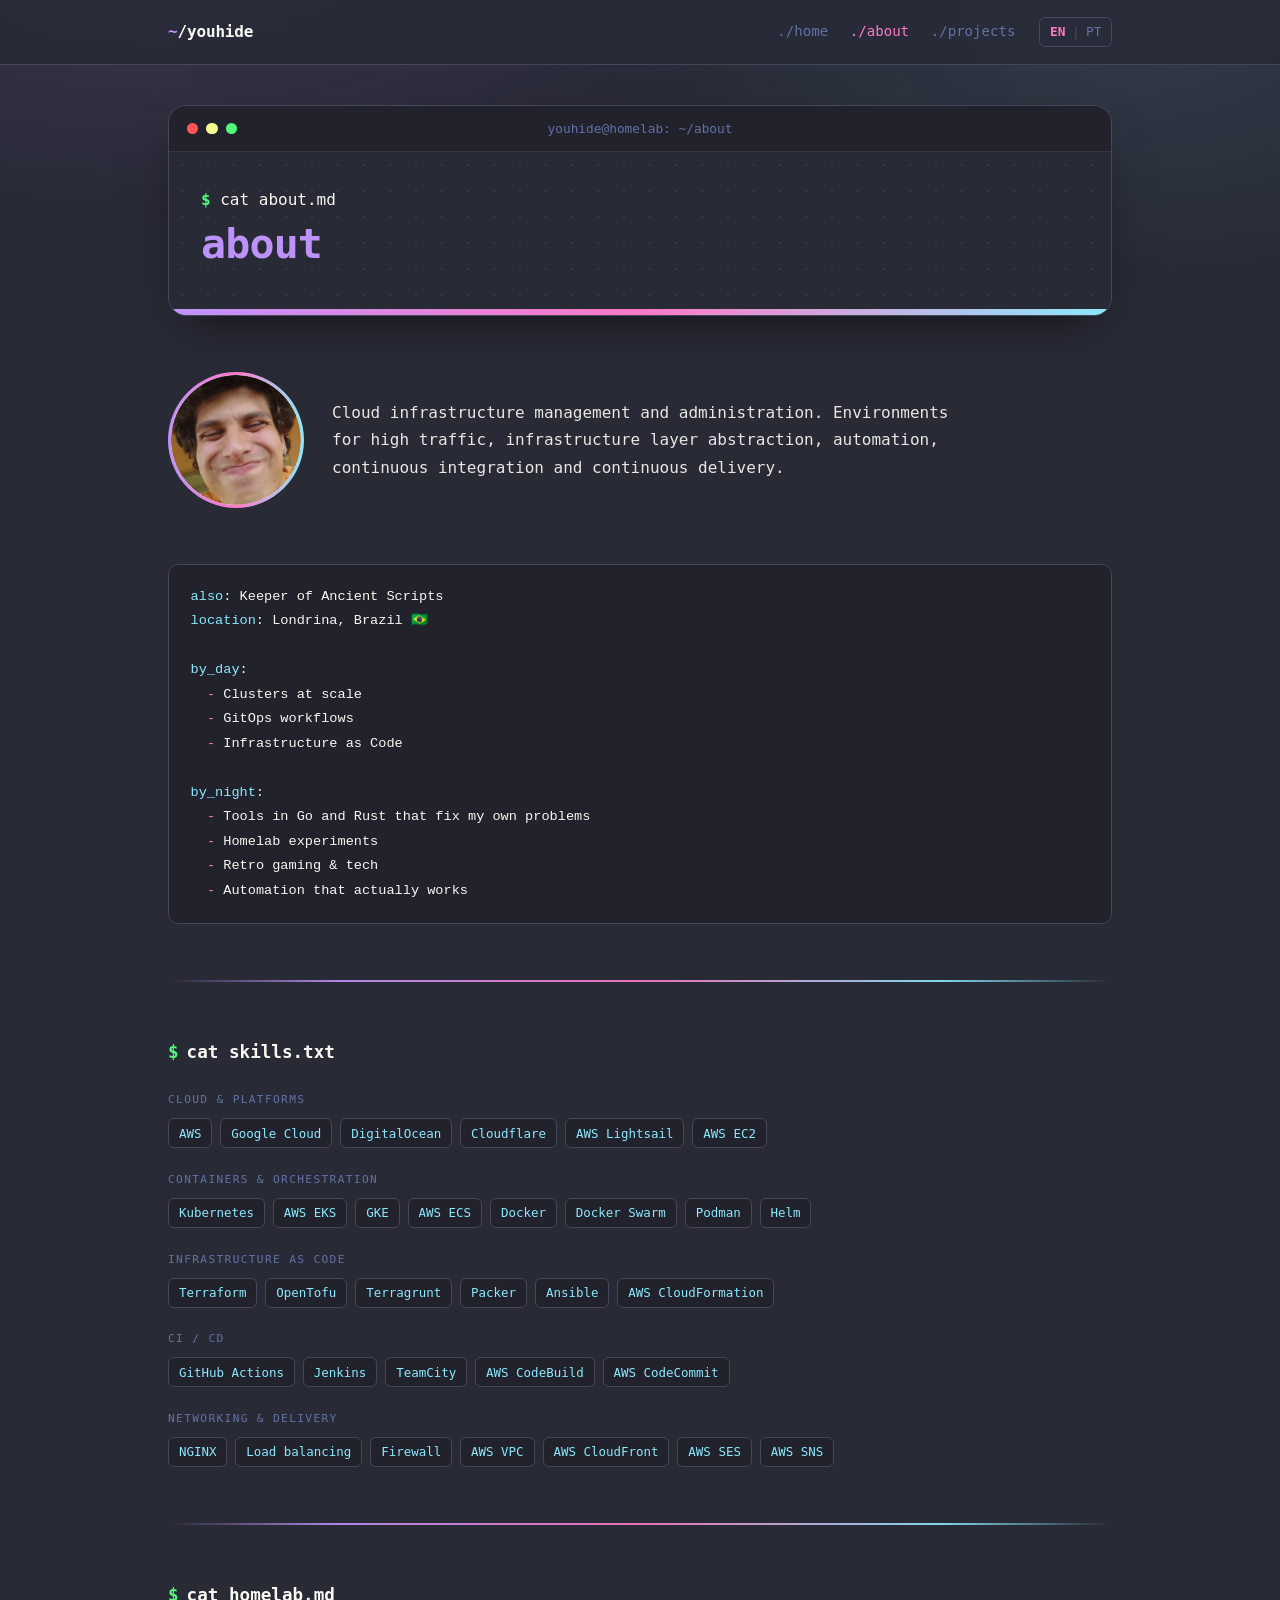
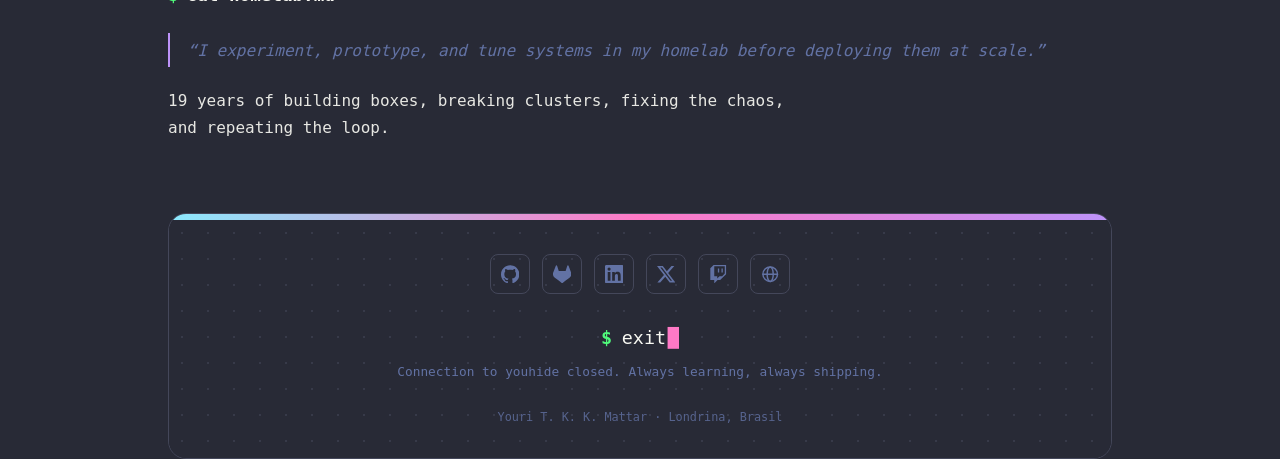
==== site/about/index.html @ 721d084a "Remove Hugo, rebuild as static HTML on GitHub Pages The site was a Hugo build with the hugo-coder th" ====
<!doctype html>
<html lang="en" data-lang="en">
<head>
<meta charset="utf-8">
<meta name="viewport" content="width=device-width, initial-scale=1">
<title>about — youHide</title>
<meta name="description" content="Youri Mattar — cloud infrastructure management and administration, high traffic environments, automation, CI/CD. Londrina, Brazil.">
<meta name="author" content="Youri T. K. K. Mattar">
<meta name="theme-color" content="#282a36">
<link rel="canonical" href="https://youhide.com.br/about/">

<meta property="og:type" content="profile">
<meta property="og:title" content="about — youHide">
<meta property="og:description" content="Cloud infrastructure at scale. Homelabbing since 2007.">
<meta property="og:url" content="https://youhide.com.br/about/">
<meta property="og:image" content="https://youhide.com.br/img/og.png">
<meta name="twitter:card" content="summary_large_image">
<meta name="twitter:site" content="@_hideout">

<link rel="icon" href="../favicon.svg" type="image/svg+xml">
<link rel="icon" href="../favicon-32x32.png" sizes="32x32" type="image/png">
<link rel="apple-touch-icon" href="../apple-touch-icon.png">
<link rel="manifest" href="../site.webmanifest">
<link rel="stylesheet" href="../css/style.css">
<script src="../js/main.js"></script>
</head>
<body>

<a class="skip" href="#main"><span lang="en">Skip to content</span><span lang="pt-BR">Pular para o conteúdo</span></a>

<header class="nav">
  <div class="wrap nav__inner">
    <a class="nav__brand" href="../"><span>~</span>/youhide</a>
    <nav class="nav__links" aria-label="Main">
      <a href="../">./home</a>
      <a href="./" aria-current="page">./about</a>
      <a href="../projects/">./projects</a>
    </nav>
    <button class="lang" id="lang-toggle" type="button" aria-label="Mudar para português">
      <span class="lang__opt" data-lang-opt="en">EN</span>
      <span class="lang__sep">|</span>
      <span class="lang__opt" data-lang-opt="pt-BR">PT</span>
    </button>
  </div>
</header>

<main id="main">
  <div class="wrap">

    <section class="term" aria-labelledby="page-title">
      <div class="term__bar">
        <span class="dot dot--red"></span>
        <span class="dot dot--yellow"></span>
        <span class="dot dot--green"></span>
        <span class="term__path">youhide@homelab: ~/about</span>
      </div>
      <div class="term__body">
        <div class="term__main">
          <p class="prompt"><span class="prompt__sign">$</span>cat about.md</p>
          <h1 class="page__title" id="page-title">about</h1>
        </div>
      </div>
      <div class="term__accent"></div>
    </section>

    <section class="section">
      <div class="about__head">
        <div class="avatar">
          <img src="../img/avatar.jpg" alt="Youri Mattar" width="400" height="400">
        </div>
        <div class="prose about__bio">
          <p lang="en">Cloud infrastructure management and administration. Environments for high
            traffic, infrastructure layer abstraction, automation, continuous integration and
            continuous delivery.</p>
          <p lang="pt-BR">Gestão e administração de infraestrutura em nuvem. Ambientes para alto
            tráfego, abstração da camada de infraestrutura, automação, integração contínua e
            entrega contínua.</p>
        </div>
      </div>
    </section>

    <section class="section">
<pre class="code" lang="en"><span class="k">also</span>: <span class="v">Keeper of Ancient Scripts</span>
<span class="k">location</span>: <span class="v">Londrina, Brazil</span> 🇧🇷

<span class="k">by_day</span>:
  <span class="d">-</span> <span class="v">Clusters at scale</span>
  <span class="d">-</span> <span class="v">GitOps workflows</span>
  <span class="d">-</span> <span class="v">Infrastructure as Code</span>

<span class="k">by_night</span>:
  <span class="d">-</span> <span class="v">Tools in Go and Rust that fix my own problems</span>
  <span class="d">-</span> <span class="v">Homelab experiments</span>
  <span class="d">-</span> <span class="v">Retro gaming &amp; tech</span>
  <span class="d">-</span> <span class="v">Automation that actually works</span></pre>
<pre class="code" lang="pt-BR"><span class="k">também</span>: <span class="v">Guardião de Scripts Ancestrais</span>
<span class="k">local</span>: <span class="v">Londrina, Brasil</span> 🇧🇷

<span class="k">de_dia</span>:
  <span class="d">-</span> <span class="v">Clusters em escala</span>
  <span class="d">-</span> <span class="v">Workflows GitOps</span>
  <span class="d">-</span> <span class="v">Infraestrutura como código</span>

<span class="k">de_noite</span>:
  <span class="d">-</span> <span class="v">Ferramentas em Go e Rust que resolvem meus próprios problemas</span>
  <span class="d">-</span> <span class="v">Experimentos no homelab</span>
  <span class="d">-</span> <span class="v">Retro gaming &amp; tecnologia</span>
  <span class="d">-</span> <span class="v">Automação que realmente funciona</span></pre>
    </section>

    <hr class="rule">

    <section class="section">
      <h2 class="section__title"><span class="sig">$</span>cat skills.txt</h2>

      <div class="stack">
        <span class="stack__label" lang="en">Cloud &amp; platforms</span>
        <span class="stack__label" lang="pt-BR">Cloud &amp; plataformas</span>
        <ul class="chips">
          <li>AWS</li><li>Google Cloud</li><li>DigitalOcean</li>
          <li>Cloudflare</li><li>AWS Lightsail</li><li>AWS EC2</li>
        </ul>
      </div>

      <div class="stack">
        <span class="stack__label" lang="en">Containers &amp; orchestration</span>
        <span class="stack__label" lang="pt-BR">Containers &amp; orquestração</span>
        <ul class="chips">
          <li>Kubernetes</li><li>AWS EKS</li><li>GKE</li><li>AWS ECS</li>
          <li>Docker</li><li>Docker Swarm</li><li>Podman</li><li>Helm</li>
        </ul>
      </div>

      <div class="stack">
        <span class="stack__label" lang="en">Infrastructure as code</span>
        <span class="stack__label" lang="pt-BR">Infraestrutura como código</span>
        <ul class="chips">
          <li>Terraform</li><li>OpenTofu</li><li>Terragrunt</li>
          <li>Packer</li><li>Ansible</li><li>AWS CloudFormation</li>
        </ul>
      </div>

      <div class="stack">
        <span class="stack__label" lang="en">CI / CD</span>
        <span class="stack__label" lang="pt-BR">CI / CD</span>
        <ul class="chips">
          <li>GitHub Actions</li><li>Jenkins</li><li>TeamCity</li>
          <li>AWS CodeBuild</li><li>AWS CodeCommit</li>
        </ul>
      </div>

      <div class="stack">
        <span class="stack__label" lang="en">Networking &amp; delivery</span>
        <span class="stack__label" lang="pt-BR">Rede &amp; entrega</span>
        <ul class="chips">
          <li>NGINX</li><li>Load balancing</li><li>Firewall</li>
          <li>AWS VPC</li><li>AWS CloudFront</li><li>AWS SES</li><li>AWS SNS</li>
        </ul>
      </div>
    </section>

    <hr class="rule">

    <section class="section">
      <h2 class="section__title"><span class="sig">$</span>cat homelab.md</h2>
      <p class="callout" lang="en">“I experiment, prototype, and tune systems in my homelab before
        deploying them at scale.”</p>
      <p class="callout" lang="pt-BR">“Eu experimento, prototipo e ajusto sistemas no meu homelab
        antes de colocá-los em escala.”</p>
      <div class="prose more">
        <p lang="en">19 years of building boxes, breaking clusters, fixing the chaos, and repeating
          the loop.</p>
        <p lang="pt-BR">19 anos montando máquinas, quebrando clusters, consertando o caos e
          repetindo o ciclo.</p>
      </div>
    </section>

  </div>
</main>

<footer class="footer">
  <div class="wrap">
    <div class="footer__card">
      <div class="footer__accent"></div>
      <div class="footer__body">
        <ul class="social">
          <li><a href="https://github.com/youhide" aria-label="GitHub"><svg viewBox="0 0 24 24" aria-hidden="true"><path d="M12 .297c-6.63 0-12 5.373-12 12 0 5.303 3.438 9.8 8.205 11.385.6.113.82-.258.82-.577 0-.285-.01-1.04-.015-2.04-3.338.724-4.042-1.61-4.042-1.61C4.422 18.07 3.633 17.7 3.633 17.7c-1.087-.744.084-.729.084-.729 1.205.084 1.838 1.236 1.838 1.236 1.07 1.835 2.809 1.305 3.495.998.108-.776.417-1.305.76-1.605-2.665-.3-5.466-1.332-5.466-5.93 0-1.31.465-2.38 1.235-3.22-.135-.303-.54-1.523.105-3.176 0 0 1.005-.322 3.3 1.23.96-.267 1.98-.399 3-.405 1.02.006 2.04.138 3 .405 2.28-1.552 3.285-1.23 3.285-1.23.645 1.653.24 2.873.12 3.176.765.84 1.23 1.91 1.23 3.22 0 4.61-2.805 5.625-5.475 5.92.42.36.81 1.096.81 2.22 0 1.606-.015 2.896-.015 3.286 0 .315.21.69.825.57C20.565 22.092 24 17.592 24 12.297c0-6.627-5.373-12-12-12"/></svg></a></li>
          <li><a href="https://gitlab.com/youri" aria-label="GitLab"><svg viewBox="0 0 24 24" aria-hidden="true"><path d="m23.6 9.6-.03-.086L20.3.9a.851.851 0 0 0-.336-.405.876.876 0 0 0-1 .054.876.876 0 0 0-.29.44l-2.207 6.752H7.535L5.327.99a.858.858 0 0 0-.29-.441.876.876 0 0 0-1-.054.859.859 0 0 0-.336.405L.427 9.51l-.031.085a6.055 6.055 0 0 0 2.008 6.997l.01.009.03.022 4.964 3.72 2.456 1.86 1.496 1.13a1.01 1.01 0 0 0 1.22 0l1.496-1.13 2.456-1.86 4.994-3.742.013-.01a6.057 6.057 0 0 0 2.06-6.99Z"/></svg></a></li>
          <li><a href="https://linkedin.com/in/yourimattar" aria-label="LinkedIn"><svg viewBox="0 0 24 24" aria-hidden="true"><path d="M20.447 20.452h-3.554v-5.569c0-1.328-.027-3.037-1.852-3.037-1.853 0-2.136 1.445-2.136 2.939v5.667H9.351V9h3.414v1.561h.046c.477-.9 1.637-1.85 3.37-1.85 3.601 0 4.267 2.37 4.267 5.455v6.286zM5.337 7.433a2.062 2.062 0 0 1-2.063-2.065 2.064 2.064 0 1 1 2.063 2.065zm1.782 13.019H3.555V9h3.564v11.452zM22.225 0H1.771C.792 0 0 .774 0 1.729v20.542C0 23.227.792 24 1.771 24h20.451C23.2 24 24 23.227 24 22.271V1.729C24 .774 23.2 0 22.222 0h.003z"/></svg></a></li>
          <li><a href="https://x.com/_hideout" aria-label="X"><svg viewBox="0 0 24 24" aria-hidden="true"><path d="M18.901 1.153h3.68l-8.04 9.19L24 22.846h-7.406l-5.8-7.584-6.638 7.584H.474l8.6-9.83L0 1.154h7.594l5.243 6.932ZM17.61 20.644h2.039L6.486 3.24H4.298Z"/></svg></a></li>
          <li><a href="https://twitch.tv/youhide" aria-label="Twitch"><svg viewBox="0 0 24 24" aria-hidden="true"><path d="M11.571 4.714h1.715v5.143H11.57zm4.715 0H18v5.143h-1.714zM6 0L1.714 4.286v15.428h5.143V24l4.286-4.286h3.428L22.286 12V0zm14.571 11.143l-3.428 3.428h-3.429l-3 3v-3H6.857V1.714h13.714z"/></svg></a></li>
          <li><a href="https://postrite.app" aria-label="PostRite"><svg class="icon--stroke" viewBox="0 0 24 24" aria-hidden="true"><circle cx="12" cy="12" r="9.5"/><ellipse cx="12" cy="12" rx="4" ry="9.5"/><path d="M2.5 12h19"/></svg></a></li>
        </ul>

        <p class="footer__exit"><span class="prompt__sign">$</span>exit<span class="cursor" aria-hidden="true">█</span></p>
        <p class="footer__note">
          <span lang="en">Connection to youhide closed. Always learning, always shipping.</span>
          <span lang="pt-BR">Conexão com youhide encerrada. Sempre aprendendo, sempre entregando.</span>
        </p>
        <p class="footer__meta">Youri T. K. K. Mattar · Londrina, Brasil</p>
      </div>
    </div>
  </div>
</footer>

</body>
</html>
---- site/css/style.css ----
/* ==========================================================================
   youhide.com.br — Dracula terminal
   Palette and geometry derived from github.com/youhide/youhide assets/header.svg
   No external requests: system monospace only, all icons inline SVG.
   ========================================================================== */

/* ---------- tokens ---------- */
:root {
  --bg: #282a36;
  --bg-alt: #21222c;
  --line: #44475a;
  --fg: #f8f8f2;
  --muted: #6272a4;

  --purple: #bd93f9;
  --pink: #ff79c6;
  --cyan: #8be9fd;
  --green: #50fa7b;
  --orange: #ffb86c;
  --yellow: #f1fa8c;
  --red: #ff5555;

  --mono: ui-monospace, SFMono-Regular, "SF Mono", Menlo, Consolas,
          "DejaVu Sans Mono", monospace;

  /* the 6px accent bar at the foot of header.svg */
  --accent: linear-gradient(90deg, var(--purple), var(--pink), var(--cyan));
  /* divider.svg, 1:1 */
  --rule: linear-gradient(90deg, transparent, rgba(189,147,249,.9) 18%,
          rgba(255,121,198,.9) 50%, rgba(139,233,253,.9) 82%, transparent);
  /* <pattern id="dots"> from the SVG */
  --dots: radial-gradient(rgba(68,71,90,.55) 1.2px, transparent 1.3px);

  --wrap: 62rem;
  --radius: 18px;
}

/* ---------- reset ---------- */
*, *::before, *::after { box-sizing: border-box; }
* { margin: 0; }

html {
  color-scheme: dark;
  -webkit-text-size-adjust: 100%;
  scroll-behavior: smooth;
}

body {
  min-height: 100vh;
  display: flex;
  flex-direction: column;
  background: var(--bg);
  color: var(--fg);
  font-family: var(--mono);
  font-size: 1rem;
  line-height: 1.7;
  -webkit-font-smoothing: antialiased;
}

/* ambient glow, sits behind everything */
body::before {
  content: "";
  position: fixed;
  inset: 0;
  z-index: 0;
  pointer-events: none;
  background:
    radial-gradient(900px 420px at 12% -8%, rgba(189,147,249,.13), transparent 70%),
    radial-gradient(760px 400px at 88% 2%, rgba(139,233,253,.09), transparent 70%);
}
body > * { position: relative; z-index: 1; }

img { display: block; max-width: 100%; }
a { color: var(--cyan); }
button { font: inherit; }

:focus-visible {
  outline: 2px solid var(--pink);
  outline-offset: 3px;
  border-radius: 4px;
}

/* ---------- i18n: hide the inactive language ----------
   Every translatable string exists twice, tagged with lang. JS only flips
   data-lang on <html>; with JS off the document stays on its hardcoded
   default and still renders correctly. */
html[data-lang="en"]    [lang="pt-BR"],
html[data-lang="pt-BR"] [lang="en"] { display: none !important; }

/* ---------- layout ---------- */
.wrap {
  width: 100%;
  max-width: var(--wrap);
  margin-inline: auto;
  padding-inline: 1.5rem;
}

main { flex: 1; }

.skip {
  position: absolute;
  left: -9999px;
  top: 0;
  background: var(--purple);
  color: var(--bg);
  padding: .6rem 1rem;
  border-radius: 0 0 8px 0;
  font-weight: 700;
  z-index: 50;
}
.skip:focus { left: 0; }

/* ---------- nav ---------- */
.nav {
  position: sticky;
  top: 0;
  z-index: 20;
  background: rgba(40, 42, 54, .82);
  backdrop-filter: blur(10px);
  -webkit-backdrop-filter: blur(10px);
  border-bottom: 1px solid var(--line);
}

.nav__inner {
  display: flex;
  align-items: center;
  gap: 1.5rem;
  min-height: 4rem;
}

.nav__brand {
  margin-right: auto;
  color: var(--fg);
  font-weight: 700;
  text-decoration: none;
  letter-spacing: -.01em;
}
.nav__brand span { color: var(--purple); }
.nav__brand:hover span { color: var(--pink); }

.nav__links {
  display: flex;
  gap: 1.35rem;
}
.nav__links a {
  color: var(--muted);
  font-size: .88rem;
  text-decoration: none;
  transition: color .16s;
}
.nav__links a:hover { color: var(--cyan); }
.nav__links a[aria-current="page"] { color: var(--pink); }

/* language toggle */
.lang {
  display: inline-flex;
  align-items: center;
  gap: .4rem;
  padding: .22rem .6rem;
  font-size: .8rem;
  color: var(--muted);
  background: transparent;
  border: 1px solid var(--line);
  border-radius: 6px;
  cursor: pointer;
  transition: border-color .16s;
}
.lang:hover { border-color: var(--purple); }
.lang__sep { opacity: .5; }
html[data-lang="en"]    .lang__opt[data-lang-opt="en"],
html[data-lang="pt-BR"] .lang__opt[data-lang-opt="pt-BR"] {
  color: var(--pink);
  font-weight: 700;
}

/* ---------- terminal panel (the header.svg, rebuilt live) ---------- */
.term {
  margin-top: 2.5rem;
  border: 1px solid var(--line);
  border-radius: var(--radius);
  overflow: hidden;
  box-shadow: 0 18px 50px -22px rgba(0, 0, 0, .75);
}

.term__bar {
  position: relative;
  display: flex;
  align-items: center;
  gap: .5rem;
  height: 2.9rem;
  padding-inline: 1.1rem;
  background: var(--bg-alt);
  border-bottom: 1px solid rgba(68, 71, 90, .55);
}

.dot {
  flex: none;
  width: .72rem;
  height: .72rem;
  border-radius: 50%;
}
.dot--red    { background: var(--red); }
.dot--yellow { background: var(--yellow); }
.dot--green  { background: var(--green); }

.term__path {
  position: absolute;
  left: 50%;
  transform: translateX(-50%);
  color: var(--muted);
  font-size: .8rem;
  white-space: nowrap;
}

.term__body {
  display: flex;
  align-items: center;
  gap: 2rem;
  padding: 2.25rem 2rem 2.6rem;
  background-color: var(--bg);
  background-image: var(--dots);
  background-size: 26px 26px;
}

.term__main { flex: 1 1 auto; min-width: 0; }

.term__accent {
  height: 6px;
  background: var(--accent);
}

/* prompt line */
.prompt { line-height: 1.5; }
.prompt__sign {
  color: var(--green);
  font-weight: 700;
  margin-right: .6rem;
}

.hero__name {
  margin: .55rem 0 .7rem;
  font-size: clamp(2.6rem, 9vw, 4.2rem);
  font-weight: 800;
  line-height: 1.08;
  letter-spacing: -.025em;
  color: var(--purple);
}

.cursor {
  color: var(--pink);
  margin-left: .1em;
  animation: blink 1.2s steps(1) infinite;
}
@keyframes blink {
  0%, 50%      { opacity: 1; }
  50.01%, 100% { opacity: 0; }
}

/* page headers on about/projects reuse the terminal chrome, smaller */
.page__title {
  margin: .45rem 0 0;
  font-size: clamp(1.9rem, 6vw, 2.6rem);
  font-weight: 800;
  line-height: 1.15;
  letter-spacing: -.02em;
  color: var(--purple);
}

.hero__role {
  color: var(--cyan);
  font-size: clamp(.9rem, 2.5vw, 1.12rem);
  line-height: 1.5;
}

.hero__note {
  margin-top: .7rem;
  color: var(--muted);
  font-size: .8rem;
  line-height: 1.6;
}

/* ---------- server rack ---------- */
.rack {
  flex: none;
  width: 13rem;
  display: flex;
  flex-direction: column;
  gap: .62rem;
}

.rack__unit {
  display: flex;
  align-items: center;
  gap: .55rem;
  height: 2.5rem;
  padding-inline: .8rem;
  background: var(--bg-alt);
  border: 1px solid var(--line);
  border-radius: 6px;
}

.led {
  flex: none;
  width: .5rem;
  height: .5rem;
  border-radius: 50%;
}
.led--green  { background: var(--green); }
.led--cyan   { background: var(--cyan); }
.led--purple { background: var(--purple); }
.led--pink   { background: var(--pink); }
.led--orange { background: var(--orange); }

/* desynchronised pulses, same durations as the SVG */
.led--b1 { animation: pulse 2.4s ease-in-out infinite; }
.led--b2 { animation: pulse 3.1s ease-in-out .6s infinite; }
.led--b3 { animation: pulse 1.9s ease-in-out 1.2s infinite; }
.led--b4 { animation: pulse 2.7s ease-in-out .3s infinite; }
@keyframes pulse {
  0%, 100% { opacity: 1; }
  50%      { opacity: .25; }
}

.rack__bars {
  margin-left: auto;
  display: flex;
  flex-direction: column;
  gap: .28rem;
  width: 5.4rem;
}
.rack__bars i {
  height: 3px;
  border-radius: 2px;
  background: var(--line);
}

/* ---------- sections ---------- */
.section { padding-top: 3.5rem; }

.section__title {
  margin-bottom: 1.4rem;
  font-size: 1.1rem;
  font-weight: 700;
}
.sig {
  color: var(--green);
  margin-right: .5rem;
}

.rule {
  height: 2px;
  border: 0;
  margin: 3.5rem 0 0;
  background: var(--rule);
}

.lead {
  max-width: 64ch;
  color: var(--fg);
  opacity: .92;
}

.prose p {
  max-width: 64ch;
  opacity: .92;
}
.prose p + p { margin-top: 1rem; }

.muted { color: var(--muted); }

.more { margin-top: 1.25rem; }

.callout {
  padding: .2rem 0 .2rem 1.1rem;
  border-left: 2px solid var(--purple);
  color: var(--muted);
  font-style: italic;
}

/* ---------- cards ---------- */
.grid {
  display: grid;
  grid-template-columns: repeat(auto-fill, minmax(17rem, 1fr));
  gap: 1rem;
}

.card {
  display: flex;
  flex-direction: column;
  gap: .55rem;
  padding: 1.15rem 1.25rem;
  background: var(--bg-alt);
  border: 1px solid var(--line);
  border-radius: 10px;
  color: inherit;
  text-decoration: none;
  transition: border-color .18s, transform .18s, box-shadow .18s;
}
.card:hover,
.card:focus-visible {
  border-color: var(--purple);
  transform: translateY(-3px);
  box-shadow: 0 14px 32px -18px rgba(189, 147, 249, .6);
}

.card__top {
  display: flex;
  align-items: center;
  gap: .6rem;
}

.card__name {
  font-weight: 700;
  color: var(--purple);
  transition: color .18s;
}
.card:hover .card__name { color: var(--pink); }

.card__lang {
  margin-left: auto;
  flex: none;
  padding: .05rem .55rem;
  font-size: .68rem;
  letter-spacing: .05em;
  text-transform: uppercase;
  color: var(--muted);
  border: 1px solid var(--line);
  border-radius: 999px;
}
.card__lang--rust { color: var(--orange); }
.card__lang--go   { color: var(--cyan); }
.card__lang--ts   { color: var(--pink); }
.card__lang--hcl  { color: var(--purple); }

.card__desc {
  font-size: .86rem;
  line-height: 1.6;
  color: var(--muted);
}
.card__desc code {
  color: var(--green);
  font-size: .95em;
}
.card__desc strong { color: var(--fg); }

.tag {
  align-self: flex-start;
  font-size: .68rem;
  letter-spacing: .04em;
  text-transform: uppercase;
  color: var(--yellow);
}

/* wide cards for the "where I build" block */
.card--wide { gap: .7rem; }
.card--wide .card__desc { font-size: .88rem; }
.quote {
  color: var(--muted);
  font-style: italic;
  font-size: .86rem;
}

/* ---------- tech stack chips ---------- */
.stack + .stack { margin-top: 1.35rem; }

.stack__label {
  display: block;
  margin-bottom: .55rem;
  font-size: .7rem;
  letter-spacing: .12em;
  text-transform: uppercase;
  color: var(--muted);
}

.chips {
  display: flex;
  flex-wrap: wrap;
  gap: .5rem;
  list-style: none;
  padding: 0;
}
.chips li {
  padding: .22rem .62rem;
  font-size: .78rem;
  color: var(--cyan);
  background: var(--bg-alt);
  border: 1px solid var(--line);
  border-radius: 6px;
}

/* ---------- code block ---------- */
.code {
  padding: 1.25rem 1.35rem;
  overflow-x: auto;
  font-size: .85rem;
  line-height: 1.8;
  background: var(--bg-alt);
  border: 1px solid var(--line);
  border-radius: 10px;
}
.code .k { color: var(--cyan); }
.code .v { color: var(--fg); }
.code .c { color: var(--muted); }
.code .d { color: var(--pink); }

/* ---------- about ---------- */
.about__head {
  display: flex;
  align-items: center;
  gap: 1.75rem;
  flex-wrap: wrap;
}

.avatar {
  flex: none;
  width: 8.5rem;
  height: 8.5rem;
  border-radius: 50%;
  padding: 3px;
  background: var(--accent);
}
.avatar img {
  width: 100%;
  height: 100%;
  border-radius: 50%;
  background: var(--bg);
}

.about__bio { flex: 1 1 18rem; }

/* ---------- footer (the footer.svg, rebuilt live) ---------- */
.footer { margin-top: 4.5rem; }

.footer__card {
  overflow: hidden;
  border: 1px solid var(--line);
  border-radius: var(--radius);
  text-align: center;
}

.footer__accent {
  height: 6px;
  background: linear-gradient(90deg, var(--cyan), var(--pink), var(--purple));
}

.footer__body {
  padding: 2.1rem 1.5rem 1.9rem;
  background-color: var(--bg);
  background-image: var(--dots);
  background-size: 26px 26px;
}

.social {
  display: flex;
  flex-wrap: wrap;
  justify-content: center;
  gap: .75rem;
  list-style: none;
  padding: 0;
  margin-bottom: 1.75rem;
}
.social a {
  display: grid;
  place-items: center;
  width: 2.5rem;
  height: 2.5rem;
  color: var(--muted);
  border: 1px solid var(--line);
  border-radius: 8px;
  transition: color .18s, background-color .18s, border-color .18s, transform .18s;
}
.social a:hover,
.social a:focus-visible {
  color: var(--bg);
  background: var(--purple);
  border-color: var(--purple);
  transform: translateY(-2px);
}
.social svg {
  width: 1.15rem;
  height: 1.15rem;
  fill: currentColor;
}
.social svg.icon--stroke {
  fill: none;
  stroke: currentColor;
  stroke-width: 1.9;
  stroke-linecap: round;
}

.footer__exit { font-size: 1.15rem; }
.footer__note {
  margin-top: .5rem;
  color: var(--muted);
  font-size: .8rem;
}
.footer__meta {
  margin-top: 1.5rem;
  color: var(--muted);
  font-size: .74rem;
  opacity: .8;
}

/* ---------- 404 ---------- */
.notfound {
  text-align: center;
  padding: 4rem 0;
}
.notfound__code {
  font-size: clamp(4rem, 18vw, 8rem);
  font-weight: 800;
  line-height: 1;
  color: var(--purple);
  letter-spacing: -.04em;
}

/* ---------- responsive ---------- */
@media (max-width: 768px) {
  .rack { display: none; }
  .term__body { padding: 1.9rem 1.4rem 2.2rem; }
  .section { padding-top: 2.75rem; }
  .rule { margin-top: 2.75rem; }
  .avatar { width: 6.5rem; height: 6.5rem; }
}

@media (max-width: 640px) {
  .nav__inner {
    flex-wrap: wrap;
    gap: .6rem 1rem;
    padding-block: .7rem;
    min-height: 0;
  }
  .nav__links {
    order: 3;
    width: 100%;
    gap: 1.1rem;
  }
}

@media (max-width: 560px) {
  .term__path { display: none; }
}

/* ---------- motion ---------- */
@media (prefers-reduced-motion: reduce) {
  html { scroll-behavior: auto; }
  .cursor, .led { animation: none; }
  *, *::before, *::after {
    animation-duration: .01ms !important;
    animation-iteration-count: 1 !important;
    transition-duration: .01ms !important;
  }
}
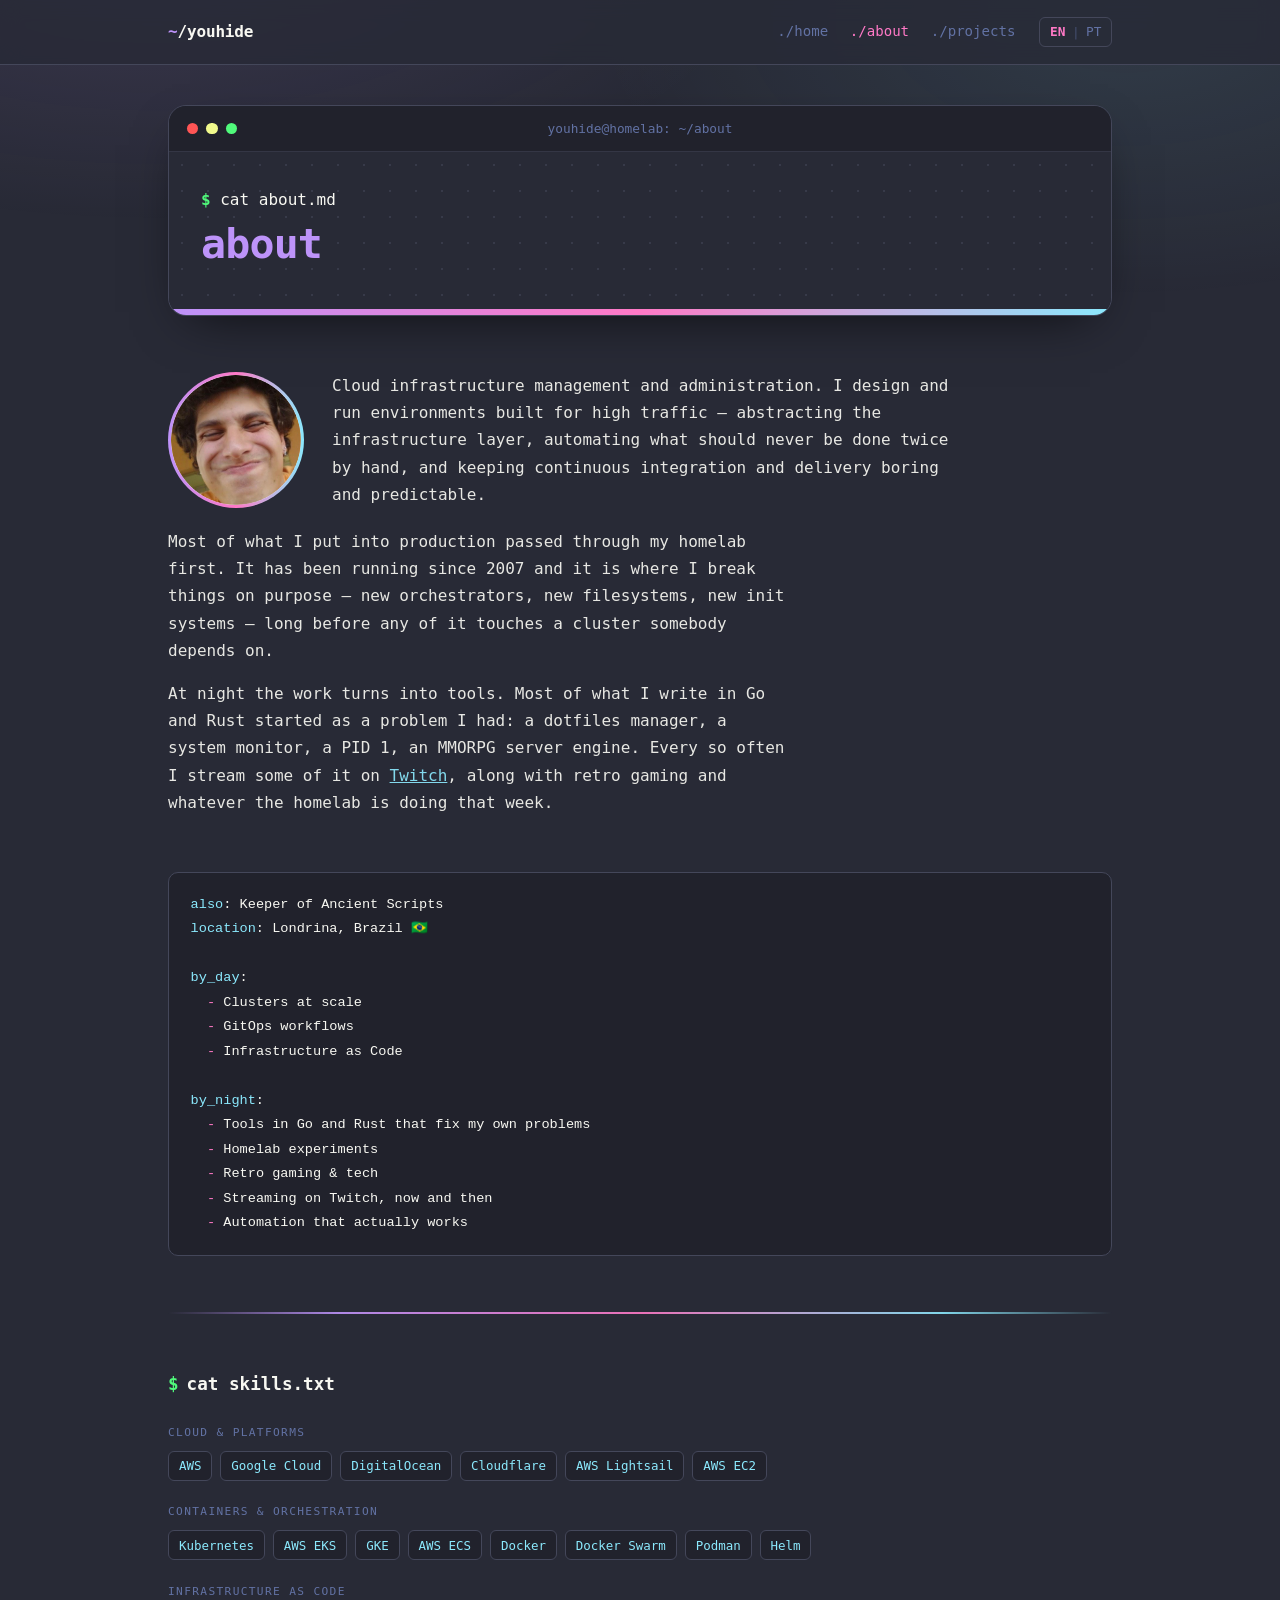
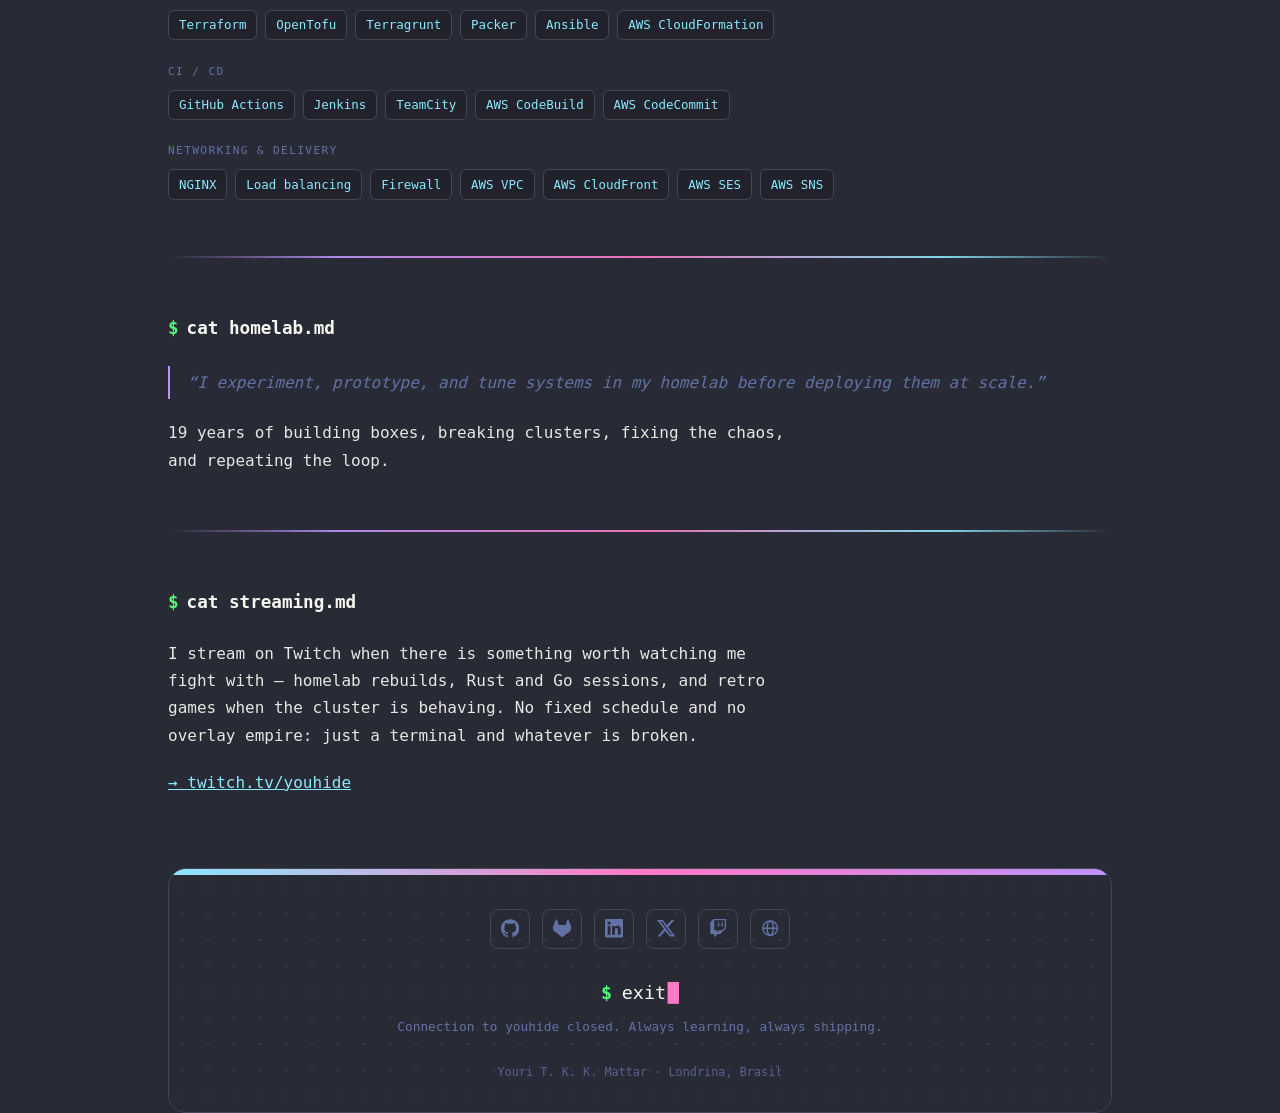
==== commit 1c646a2a: "Expand about page copy and surface streaming The about page was two sentences carried over from the " ====
--- a/site/about/index.html
+++ b/site/about/index.html
@@ -69,13 +69,36 @@
           <img src="../img/avatar.jpg" alt="Youri Mattar" width="400" height="400">
         </div>
         <div class="prose about__bio">
-          <p lang="en">Cloud infrastructure management and administration. Environments for high
-            traffic, infrastructure layer abstraction, automation, continuous integration and
-            continuous delivery.</p>
-          <p lang="pt-BR">Gestão e administração de infraestrutura em nuvem. Ambientes para alto
-            tráfego, abstração da camada de infraestrutura, automação, integração contínua e
-            entrega contínua.</p>
+          <p lang="en">Cloud infrastructure management and administration. I design and run
+            environments built for high traffic — abstracting the infrastructure layer, automating
+            what should never be done twice by hand, and keeping continuous integration and
+            delivery boring and predictable.</p>
+          <p lang="pt-BR">Gestão e administração de infraestrutura em nuvem. Projeto e opero
+            ambientes feitos para alto tráfego — abstraindo a camada de infraestrutura, automatizando
+            o que nunca deveria ser feito duas vezes na mão e mantendo integração e entrega
+            contínuas previsíveis e sem surpresa.</p>
         </div>
+      </div>
+
+      <div class="prose more">
+        <p lang="en">Most of what I put into production passed through my homelab first. It has been
+          running since 2007 and it is where I break things on purpose — new orchestrators, new
+          filesystems, new init systems — long before any of it touches a cluster somebody depends
+          on.</p>
+        <p lang="pt-BR">Quase tudo que eu coloco em produção passou pelo meu homelab antes. Ele roda
+          desde 2007 e é onde eu quebro as coisas de propósito — orquestradores novos, filesystems
+          novos, sistemas de init novos — muito antes de qualquer coisa encostar num cluster do qual
+          alguém depende.</p>
+
+        <p lang="en">At night the work turns into tools. Most of what I write in Go and Rust started
+          as a problem I had: a dotfiles manager, a system monitor, a PID 1, an MMORPG server engine.
+          Every so often I stream some of it on <a href="https://twitch.tv/youhide">Twitch</a>, along
+          with retro gaming and whatever the homelab is doing that week.</p>
+        <p lang="pt-BR">De noite o trabalho vira ferramenta. Quase tudo que escrevo em Go e Rust
+          começou como um problema meu: um gerenciador de dotfiles, um monitor de sistema, um PID 1,
+          uma engine de servidor de MMORPG. De vez em quando transmito parte disso na
+          <a href="https://twitch.tv/youhide">Twitch</a>, junto com retro gaming e o que o homelab
+          estiver aprontando na semana.</p>
       </div>
     </section>
 
@@ -92,6 +115,7 @@
   <span class="d">-</span> <span class="v">Tools in Go and Rust that fix my own problems</span>
   <span class="d">-</span> <span class="v">Homelab experiments</span>
   <span class="d">-</span> <span class="v">Retro gaming &amp; tech</span>
+  <span class="d">-</span> <span class="v">Streaming on Twitch, now and then</span>
   <span class="d">-</span> <span class="v">Automation that actually works</span></pre>
 <pre class="code" lang="pt-BR"><span class="k">também</span>: <span class="v">Guardião de Scripts Ancestrais</span>
 <span class="k">local</span>: <span class="v">Londrina, Brasil</span> 🇧🇷
@@ -105,6 +129,7 @@
   <span class="d">-</span> <span class="v">Ferramentas em Go e Rust que resolvem meus próprios problemas</span>
   <span class="d">-</span> <span class="v">Experimentos no homelab</span>
   <span class="d">-</span> <span class="v">Retro gaming &amp; tecnologia</span>
+  <span class="d">-</span> <span class="v">Streaming na Twitch, de vez em quando</span>
   <span class="d">-</span> <span class="v">Automação que realmente funciona</span></pre>
     </section>
 
@@ -173,6 +198,22 @@
         <p lang="pt-BR">19 anos montando máquinas, quebrando clusters, consertando o caos e
           repetindo o ciclo.</p>
       </div>
+    </section>
+
+    <hr class="rule">
+
+    <section class="section">
+      <h2 class="section__title"><span class="sig">$</span>cat streaming.md</h2>
+      <div class="prose">
+        <p lang="en">I stream on Twitch when there is something worth watching me fight with —
+          homelab rebuilds, Rust and Go sessions, and retro games when the cluster is behaving.
+          No fixed schedule and no overlay empire: just a terminal and whatever is broken.</p>
+        <p lang="pt-BR">Transmito na Twitch quando tem alguma coisa que valha a pena me ver brigar —
+          reconstrução de homelab, sessões de Rust e Go, e retro games quando o cluster está
+          comportado. Sem agenda fixa e sem império de overlay: só o terminal e o que estiver
+          quebrado.</p>
+      </div>
+      <p class="more"><a href="https://twitch.tv/youhide">→ twitch.tv/youhide</a></p>
     </section>
 
   </div>
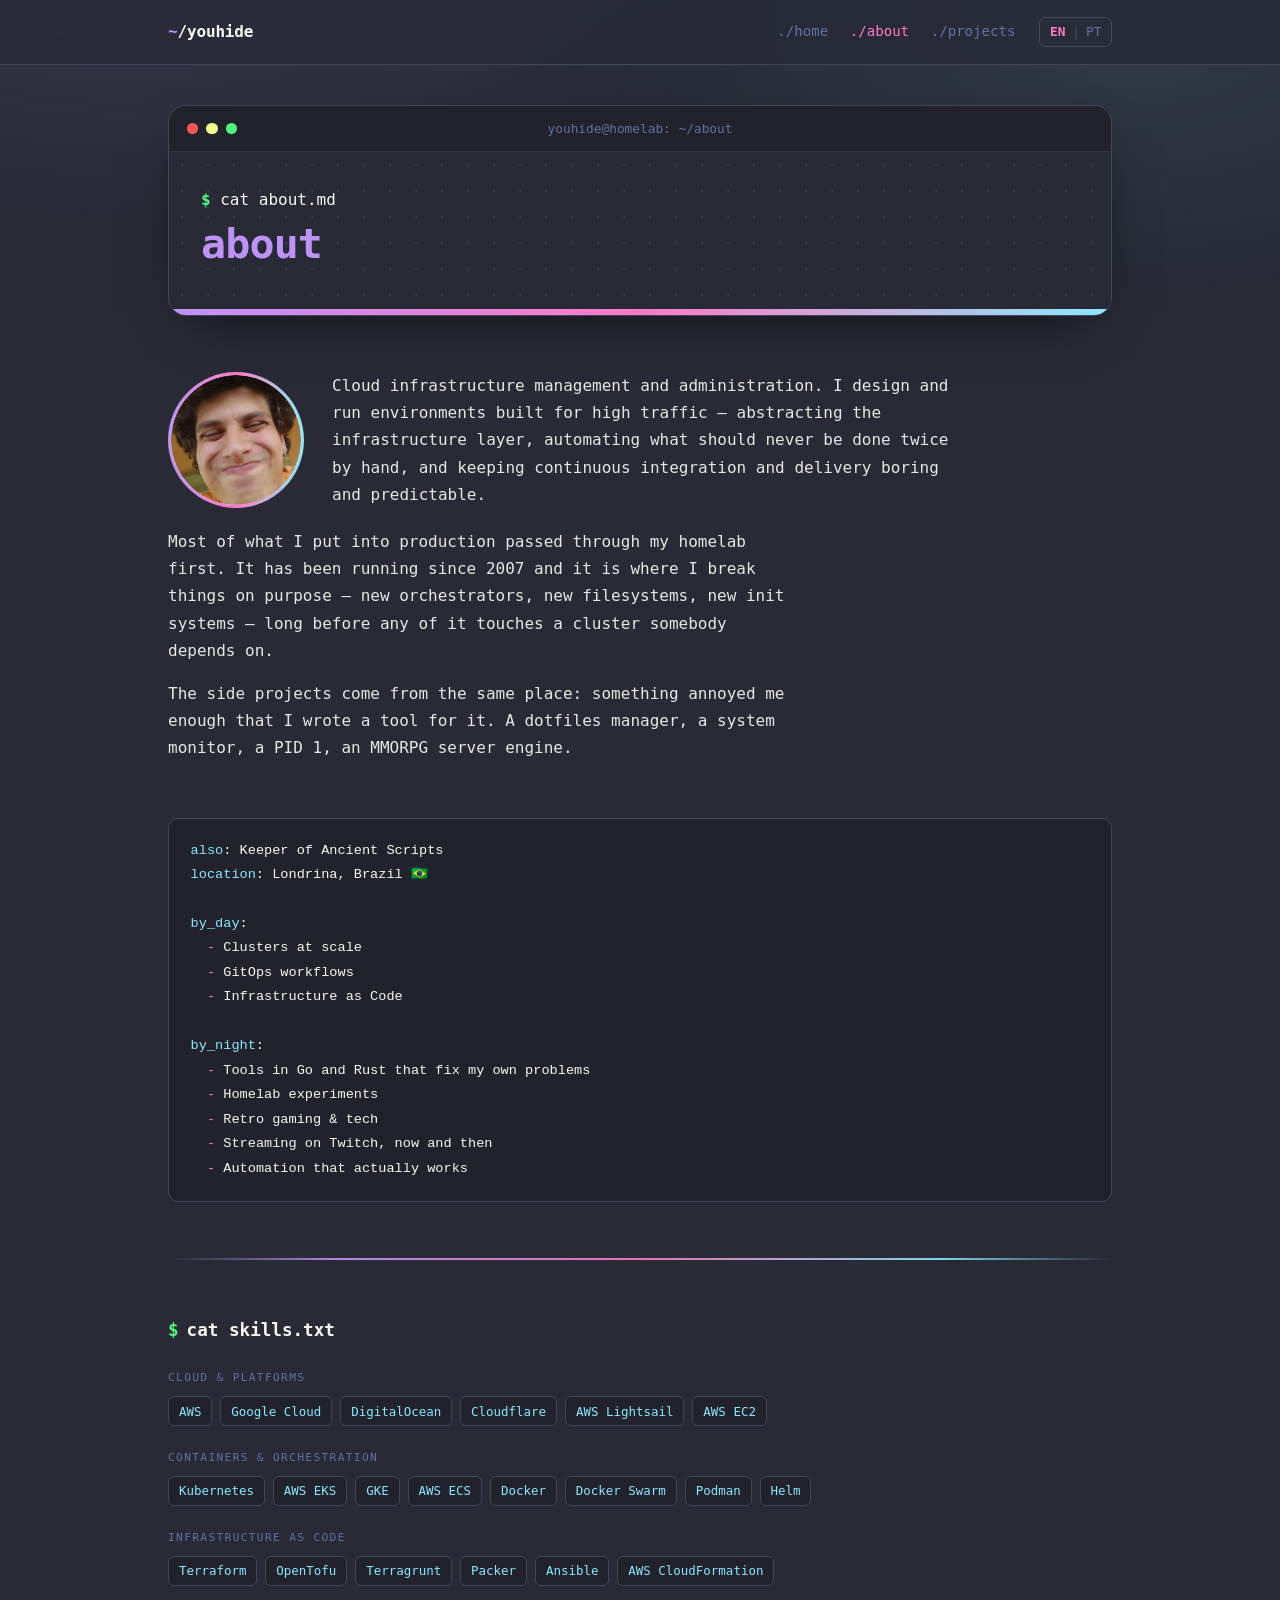
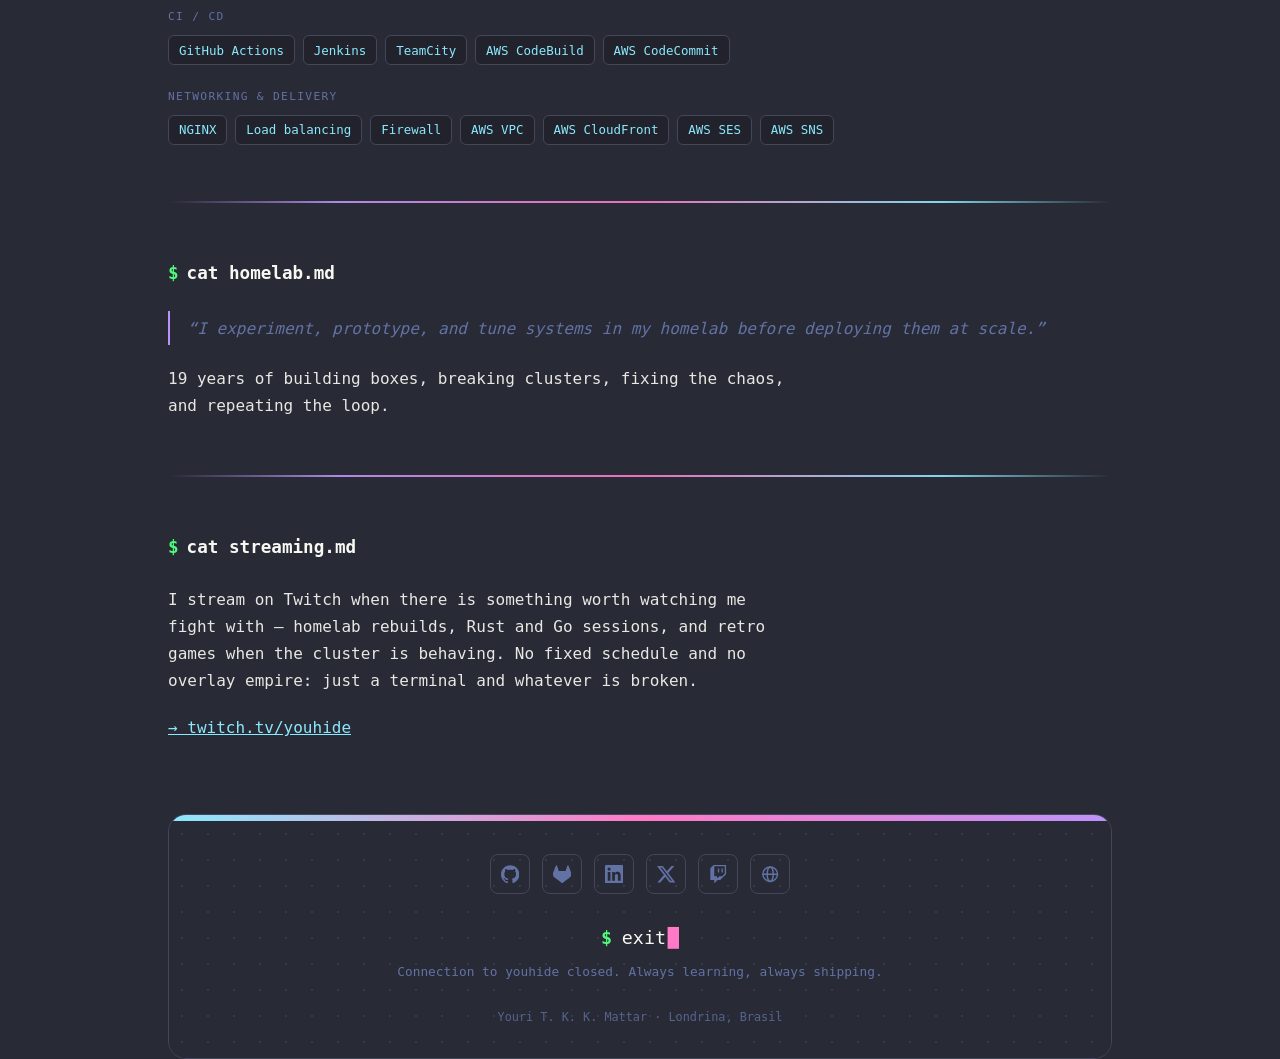
==== commit d21978ec: "Reword the side-projects paragraph, drop duplicated streaming line 'At night the work turns into too" ====
--- a/site/about/index.html
+++ b/site/about/index.html
@@ -90,15 +90,12 @@
           novos, sistemas de init novos — muito antes de qualquer coisa encostar num cluster do qual
           alguém depende.</p>
 
-        <p lang="en">At night the work turns into tools. Most of what I write in Go and Rust started
-          as a problem I had: a dotfiles manager, a system monitor, a PID 1, an MMORPG server engine.
-          Every so often I stream some of it on <a href="https://twitch.tv/youhide">Twitch</a>, along
-          with retro gaming and whatever the homelab is doing that week.</p>
-        <p lang="pt-BR">De noite o trabalho vira ferramenta. Quase tudo que escrevo em Go e Rust
-          começou como um problema meu: um gerenciador de dotfiles, um monitor de sistema, um PID 1,
-          uma engine de servidor de MMORPG. De vez em quando transmito parte disso na
-          <a href="https://twitch.tv/youhide">Twitch</a>, junto com retro gaming e o que o homelab
-          estiver aprontando na semana.</p>
+        <p lang="en">The side projects come from the same place: something annoyed me enough that I
+          wrote a tool for it. A dotfiles manager, a system monitor, a PID 1, an MMORPG server
+          engine.</p>
+        <p lang="pt-BR">Os projetos paralelos saem do mesmo lugar: alguma coisa me irritou o
+          suficiente pra eu escrever uma ferramenta. Um gerenciador de dotfiles, um monitor de
+          sistema, um PID 1, uma engine de servidor de MMORPG.</p>
       </div>
     </section>
 
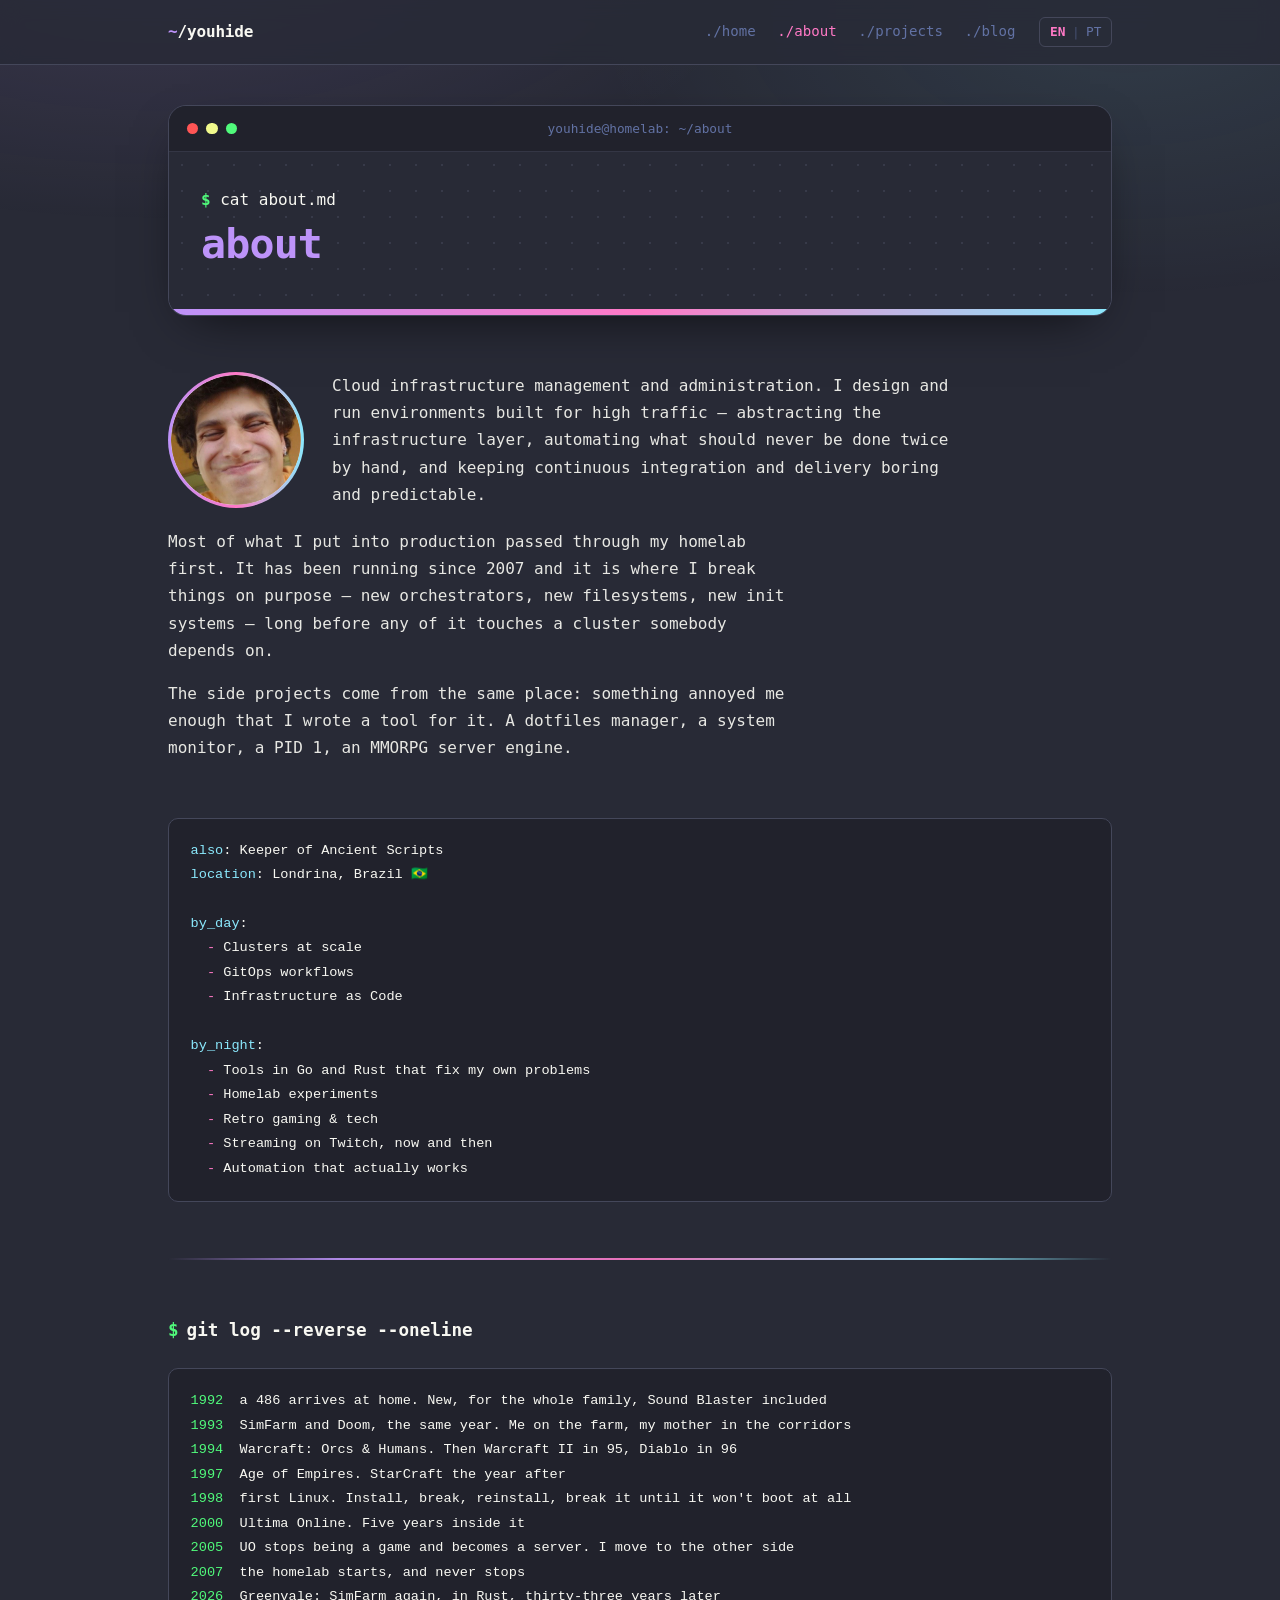
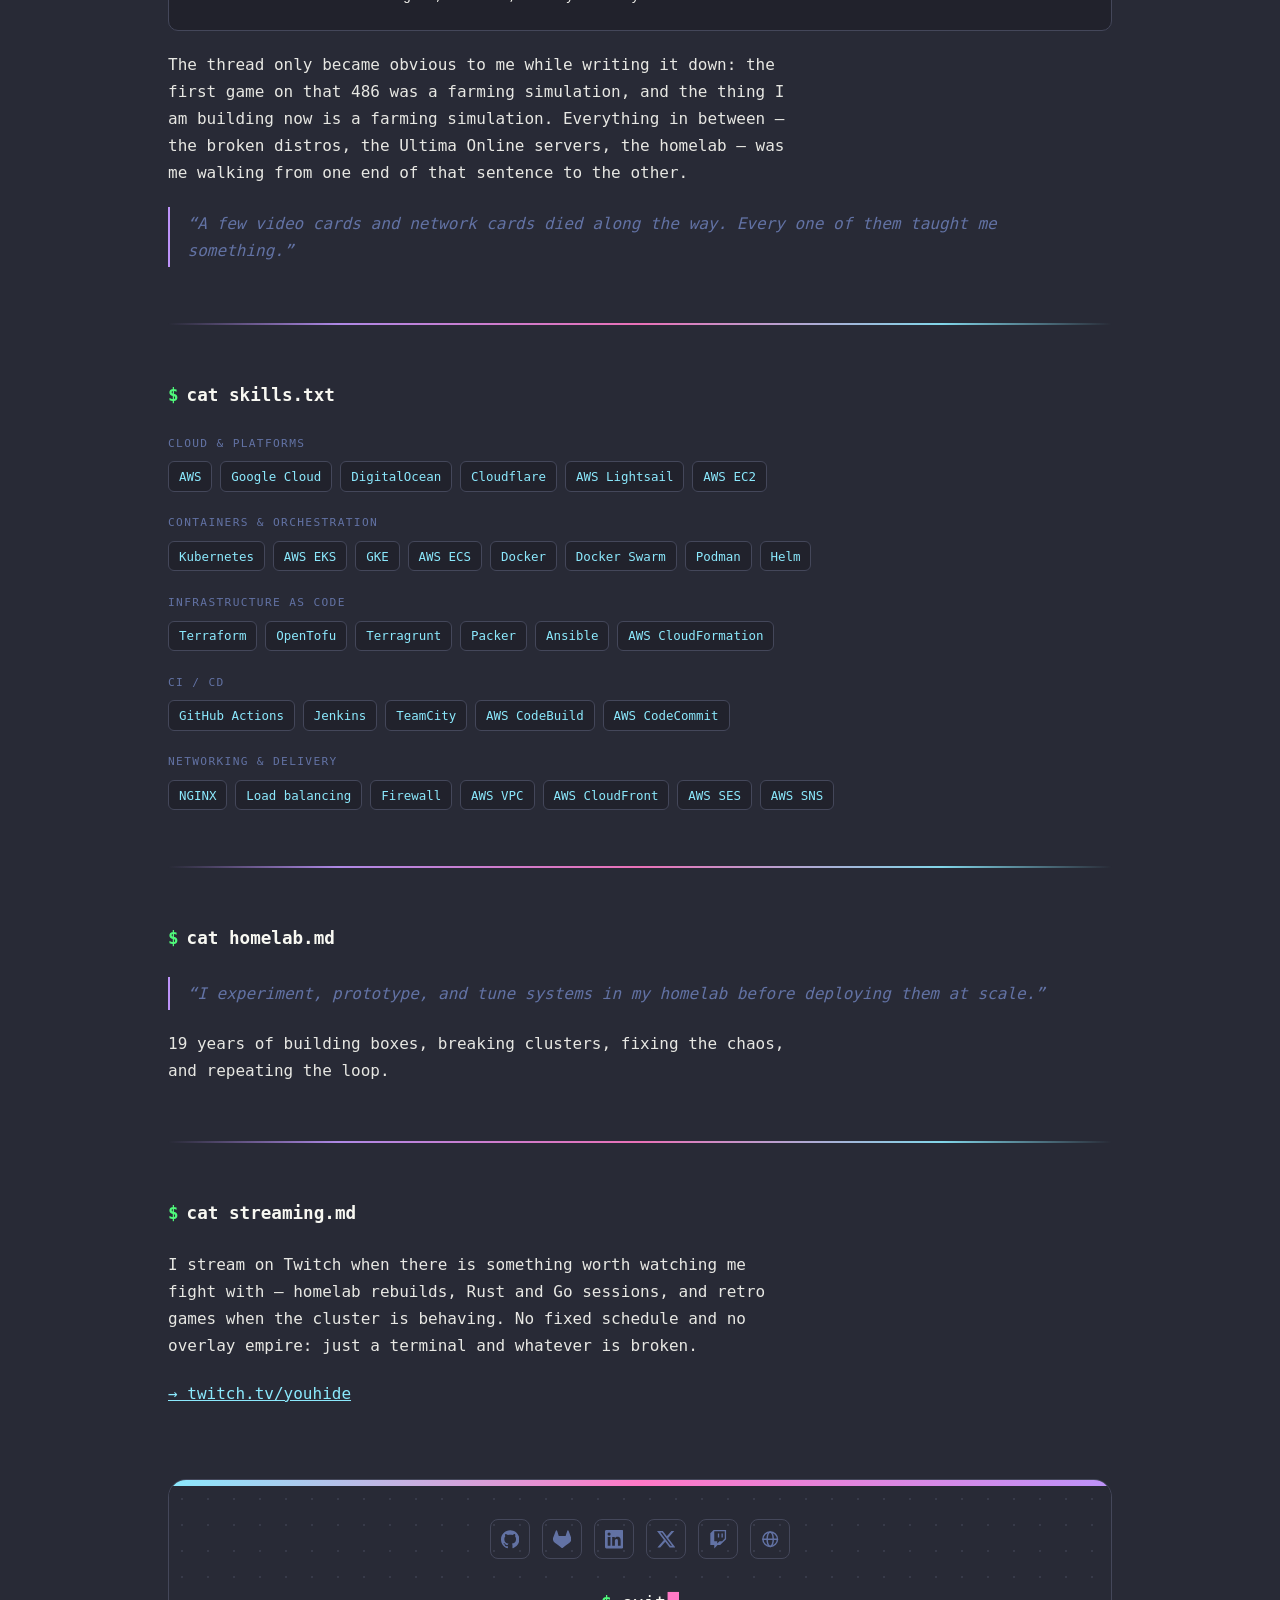
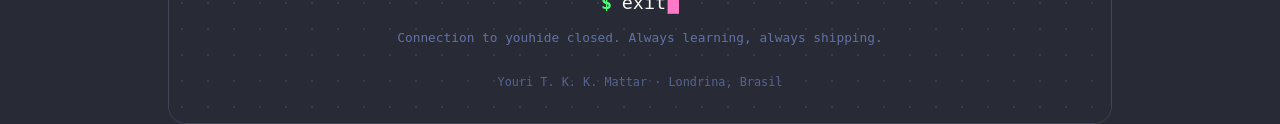
==== commit 4410dc8f: "Add blog section with posts and RSS feed Introduces a full blog area under `site/blog/` with two bil" ====
--- a/site/about/index.html
+++ b/site/about/index.html
@@ -21,6 +21,7 @@
 <link rel="icon" href="../favicon-32x32.png" sizes="32x32" type="image/png">
 <link rel="apple-touch-icon" href="../apple-touch-icon.png">
 <link rel="manifest" href="../site.webmanifest">
+<link rel="alternate" type="application/rss+xml" title="youHide — blog" href="../feed.xml">
 <link rel="stylesheet" href="../css/style.css">
 <script src="../js/main.js"></script>
 </head>
@@ -35,6 +36,7 @@
       <a href="../">./home</a>
       <a href="./" aria-current="page">./about</a>
       <a href="../projects/">./projects</a>
+      <a href="../blog/">./blog</a>
     </nav>
     <button class="lang" id="lang-toggle" type="button" aria-label="Mudar para português">
       <span class="lang__opt" data-lang-opt="en">EN</span>
@@ -133,6 +135,51 @@
     <hr class="rule">
 
     <section class="section">
+      <h2 class="section__title"><span class="sig">$</span>git log --reverse --oneline</h2>
+
+<pre class="code" lang="en"><span class="y">1992</span>  <span class="v">a 486 arrives at home. New, for the whole family, Sound Blaster included</span>
+<span class="y">1993</span>  <span class="v">SimFarm and Doom, the same year. Me on the farm, my mother in the corridors</span>
+<span class="y">1994</span>  <span class="v">Warcraft: Orcs &amp; Humans. Then Warcraft II in 95, Diablo in 96</span>
+<span class="y">1997</span>  <span class="v">Age of Empires. StarCraft the year after</span>
+<span class="y">1998</span>  <span class="v">first Linux. Install, break, reinstall, break it until it won't boot at all</span>
+<span class="y">2000</span>  <span class="v">Ultima Online. Five years inside it</span>
+<span class="y">2005</span>  <span class="v">UO stops being a game and becomes a server. I move to the other side</span>
+<span class="y">2007</span>  <span class="v">the homelab starts, and never stops</span>
+<span class="y">2026</span>  <span class="v">Greenvale: SimFarm again, in Rust, thirty-three years later</span></pre>
+<pre class="code" lang="pt-BR"><span class="y">1992</span>  <span class="v">um 486 chega em casa. Novo, para a família inteira, com Sound Blaster</span>
+<span class="y">1993</span>  <span class="v">SimFarm e Doom, no mesmo ano. Eu na fazenda, minha mãe nos corredores</span>
+<span class="y">1994</span>  <span class="v">Warcraft: Orcs &amp; Humans. Depois Warcraft II em 95, Diablo em 96</span>
+<span class="y">1997</span>  <span class="v">Age of Empires. StarCraft no ano seguinte</span>
+<span class="y">1998</span>  <span class="v">o primeiro Linux. Instalar, quebrar, reinstalar, quebrar até não bootar mais</span>
+<span class="y">2000</span>  <span class="v">Ultima Online. Cinco anos dentro dele</span>
+<span class="y">2005</span>  <span class="v">UO deixa de ser jogo e vira servidor. Passo para o outro lado</span>
+<span class="y">2007</span>  <span class="v">o homelab começa, e não para mais</span>
+<span class="y">2026</span>  <span class="v">Greenvale: SimFarm de novo, em Rust, trinta e três anos depois</span></pre>
+
+      <!-- TODO(youri): year missing. Once you tell me, this line goes into both blocks above:
+           EN  <span class="y">20??</span>  <span class="v">first paid job in the field: programmer at Editora Alto Astral</span>
+           PT  <span class="y">20??</span>  <span class="v">primeiro trabalho registrado na área: programador na Editora Alto Astral</span> -->
+
+      <div class="prose more">
+        <p lang="en">The thread only became obvious to me while writing it down: the first game on that
+          486 was a farming simulation, and the thing I am building now is a farming simulation. Everything
+          in between — the broken distros, the Ultima Online servers, the homelab — was me walking from one
+          end of that sentence to the other.</p>
+        <p lang="pt-BR">O fio só ficou óbvio pra mim enquanto eu escrevia: o primeiro jogo naquele 486 era
+          um simulador de fazenda, e a coisa que estou construindo agora é um simulador de fazenda. Tudo no
+          meio — as distros quebradas, os servidores de Ultima Online, o homelab — fui eu andando de uma
+          ponta dessa frase até a outra.</p>
+      </div>
+
+      <p class="callout more" lang="en">“A few video cards and network cards died along the way. Every one of
+        them taught me something.”</p>
+      <p class="callout more" lang="pt-BR">“Algumas placas de vídeo e de rede morreram no caminho. Todas elas
+        me ensinaram alguma coisa.”</p>
+    </section>
+
+    <hr class="rule">
+
+    <section class="section">
       <h2 class="section__title"><span class="sig">$</span>cat skills.txt</h2>
 
       <div class="stack">
--- a/site/css/style.css
+++ b/site/css/style.css
@@ -149,7 +149,7 @@
   transition: color .16s;
 }
 .nav__links a:hover { color: var(--cyan); }
-.nav__links a[aria-current="page"] { color: var(--pink); }
+.nav__links a[aria-current] { color: var(--pink); }
 
 /* language toggle */
 .lang {
@@ -502,6 +502,7 @@
 .code .v { color: var(--fg); }
 .code .c { color: var(--muted); }
 .code .d { color: var(--pink); }
+.code .y { color: var(--green); }
 
 /* ---------- about ---------- */
 .about__head {
@@ -614,6 +615,175 @@
   letter-spacing: -.04em;
 }
 
+/* ---------- blog ---------- */
+.filters {
+  display: flex;
+  flex-wrap: wrap;
+  gap: .5rem;
+  margin-bottom: 1.6rem;
+}
+.filter {
+  padding: .22rem .7rem;
+  font-size: .78rem;
+  color: var(--muted);
+  background: var(--bg-alt);
+  border: 1px solid var(--line);
+  border-radius: 6px;
+  cursor: pointer;
+  transition: color .18s, border-color .18s;
+}
+.filter:hover { color: var(--cyan); }
+.filter[aria-pressed="true"] {
+  color: var(--bg);
+  background: var(--purple);
+  border-color: var(--purple);
+}
+
+.posts {
+  display: flex;
+  flex-direction: column;
+  gap: 1rem;
+  list-style: none;
+  padding: 0;
+}
+.posts > li[hidden] { display: none; }
+
+.post-item {
+  display: block;
+  padding: 1.15rem 1.25rem;
+  background: var(--bg-alt);
+  border: 1px solid var(--line);
+  border-radius: 10px;
+  color: inherit;
+  text-decoration: none;
+  transition: border-color .18s, transform .18s, box-shadow .18s;
+}
+.post-item:hover,
+.post-item:focus-visible {
+  border-color: var(--purple);
+  transform: translateY(-3px);
+  box-shadow: 0 14px 32px -18px rgba(189, 147, 249, .6);
+}
+
+.post-item__top {
+  display: flex;
+  align-items: center;
+  flex-wrap: wrap;
+  gap: .55rem;
+  margin-bottom: .45rem;
+}
+
+.post-date {
+  font-size: .74rem;
+  letter-spacing: .06em;
+  color: var(--green);
+}
+
+.post-tags {
+  display: flex;
+  flex-wrap: wrap;
+  gap: .35rem;
+  margin-left: auto;
+  list-style: none;
+  padding: 0;
+}
+.post-tags li {
+  font-size: .68rem;
+  letter-spacing: .04em;
+  color: var(--muted);
+  border: 1px solid var(--line);
+  border-radius: 999px;
+  padding: .05rem .55rem;
+}
+.post-tags li::before { content: "#"; opacity: .6; }
+
+.post-item__title {
+  font-size: 1.02rem;
+  font-weight: 700;
+  color: var(--purple);
+  line-height: 1.5;
+  transition: color .18s;
+}
+.post-item:hover .post-item__title { color: var(--pink); }
+
+.post-item__excerpt {
+  margin-top: .4rem;
+  font-size: .86rem;
+  line-height: 1.6;
+  color: var(--muted);
+}
+
+.posts__empty {
+  color: var(--muted);
+  font-size: .9rem;
+}
+
+/* ---------- a single post ---------- */
+.post__meta {
+  display: flex;
+  align-items: center;
+  flex-wrap: wrap;
+  gap: .6rem;
+  margin-top: .9rem;
+}
+.post__meta .post-tags { margin-left: 0; }
+
+.post { max-width: 68ch; }
+.post p,
+.post ul,
+.post ol { opacity: .92; }
+.post > * + * { margin-top: 1rem; }
+.post h2 {
+  margin-top: 2.4rem;
+  font-size: 1.05rem;
+  font-weight: 700;
+  color: var(--cyan);
+}
+.post h2::before {
+  content: "## ";
+  color: var(--muted);
+}
+.post ul,
+.post ol { padding-left: 1.3rem; }
+.post li + li { margin-top: .35rem; }
+.post li::marker { color: var(--pink); }
+.post code {
+  font-size: .92em;
+  color: var(--green);
+}
+.post pre {
+  padding: 1rem 1.15rem;
+  overflow-x: auto;
+  font-size: .82rem;
+  line-height: 1.7;
+  background: var(--bg-alt);
+  border: 1px solid var(--line);
+  border-radius: 10px;
+}
+.post pre code { color: inherit; }
+.post blockquote {
+  padding: .2rem 0 .2rem 1.1rem;
+  border-left: 2px solid var(--purple);
+  color: var(--muted);
+  font-style: italic;
+}
+.post hr {
+  height: 1px;
+  border: 0;
+  margin: 2.4rem 0;
+  background: var(--line);
+}
+
+.post-nav {
+  display: flex;
+  flex-wrap: wrap;
+  gap: 1.25rem;
+  margin-top: 3rem;
+  padding-top: 1.5rem;
+  border-top: 1px solid var(--line);
+  font-size: .88rem;
+}
+
 /* ---------- responsive ---------- */
 @media (max-width: 768px) {
   .rack { display: none; }
@@ -621,6 +791,7 @@
   .section { padding-top: 2.75rem; }
   .rule { margin-top: 2.75rem; }
   .avatar { width: 6.5rem; height: 6.5rem; }
+  .post-tags { margin-left: 0; width: 100%; }
 }
 
 @media (max-width: 640px) {
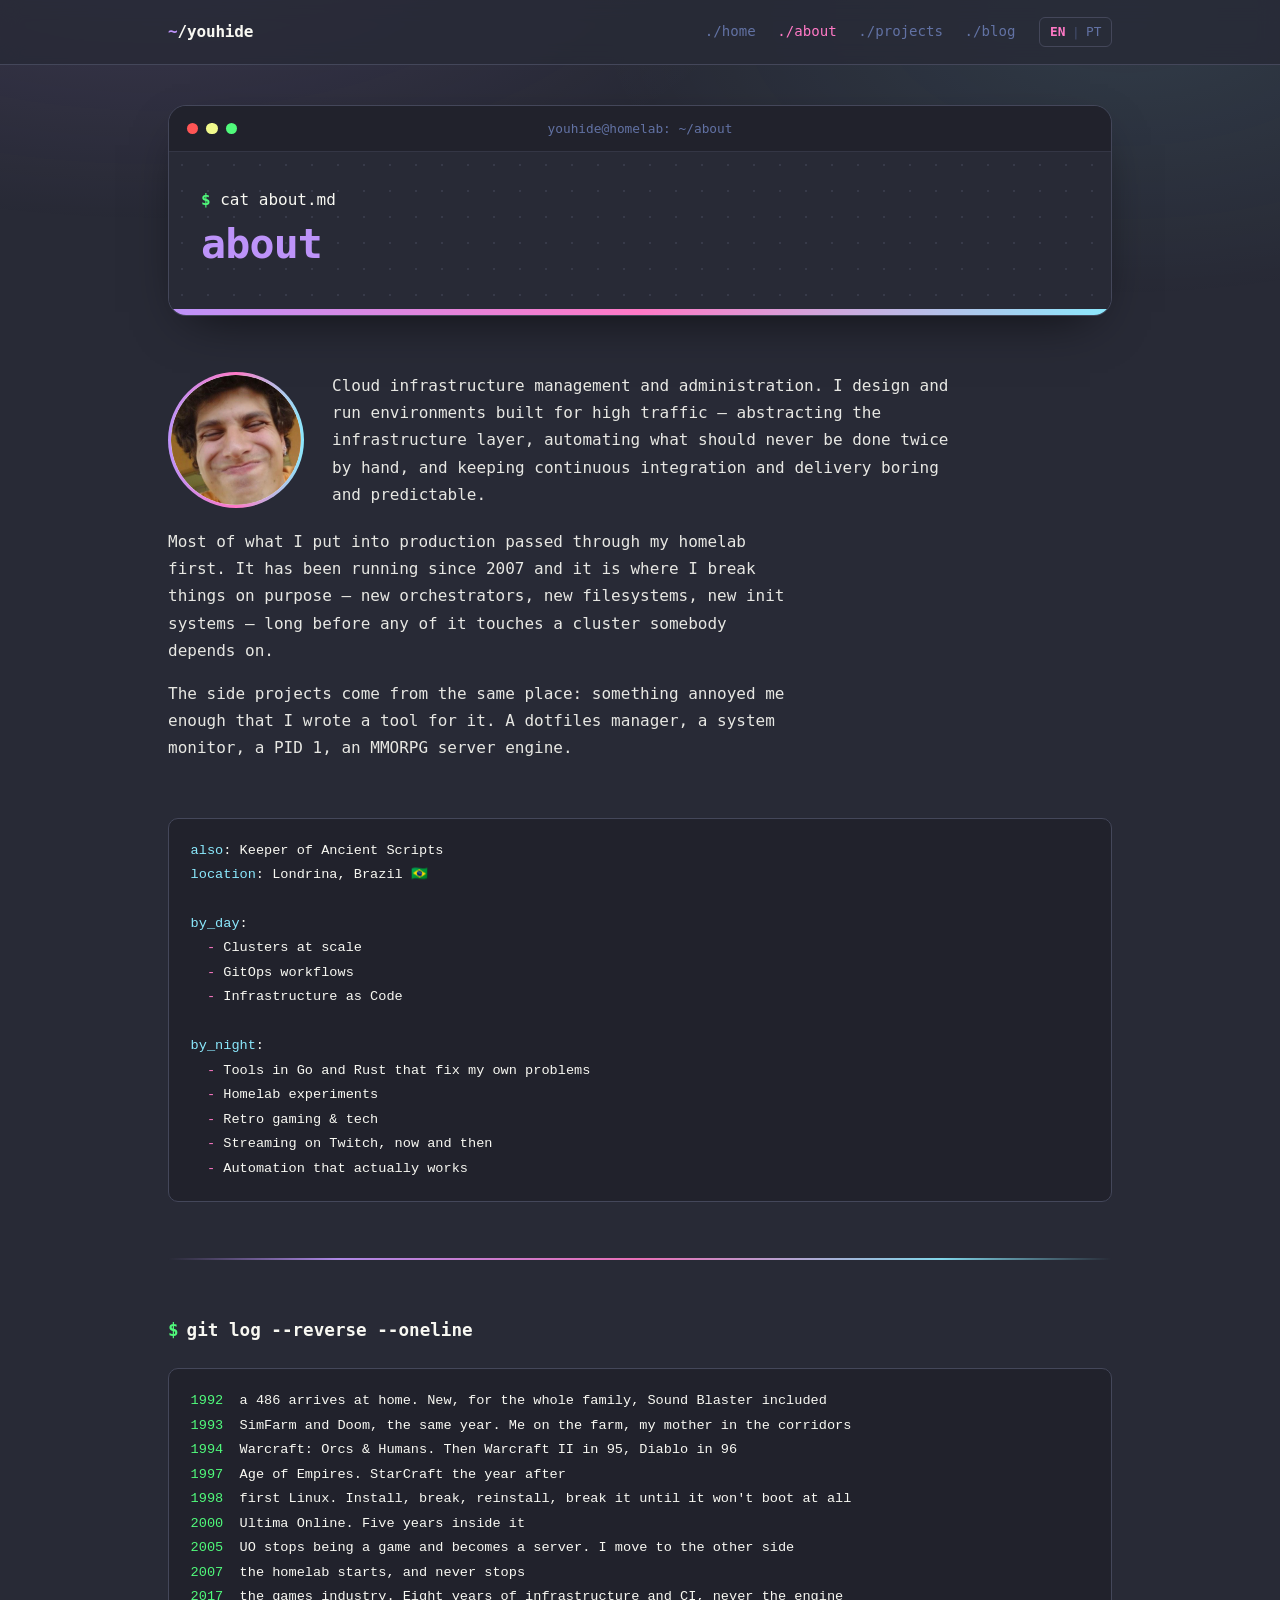
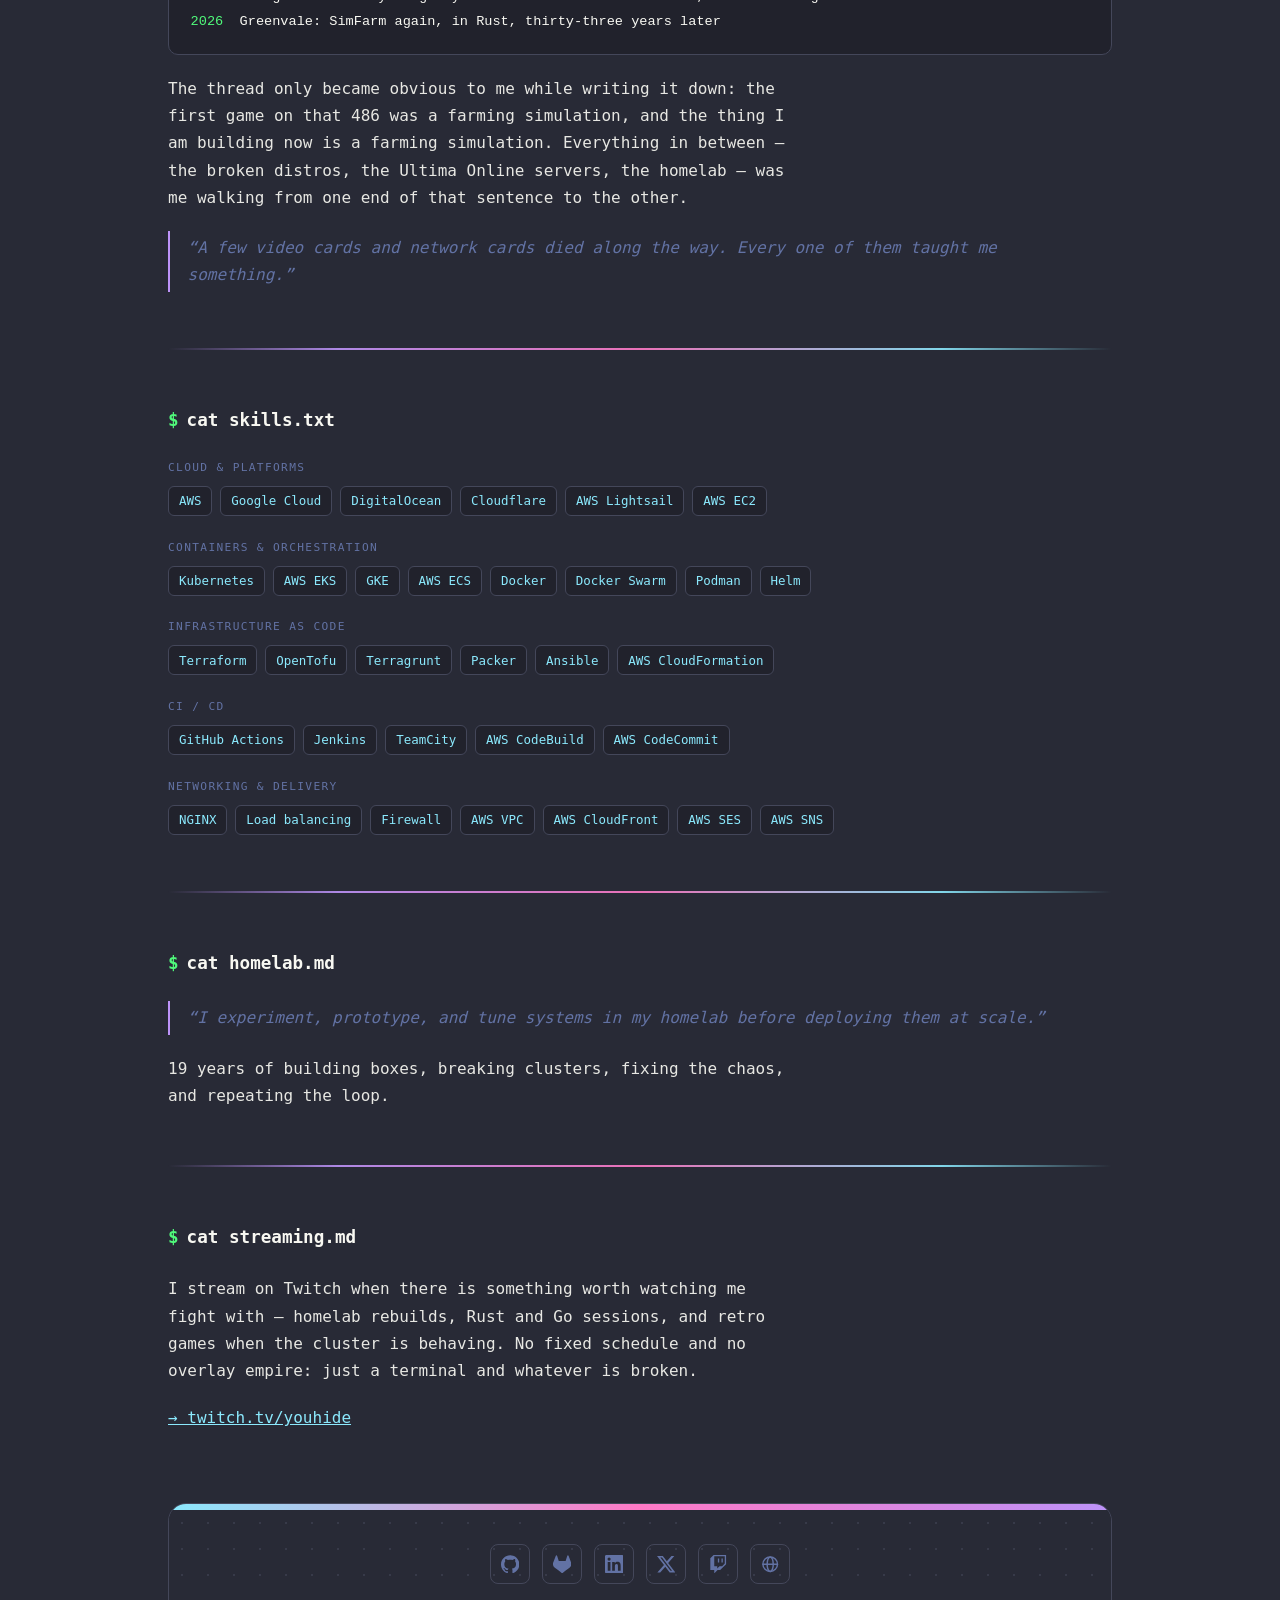
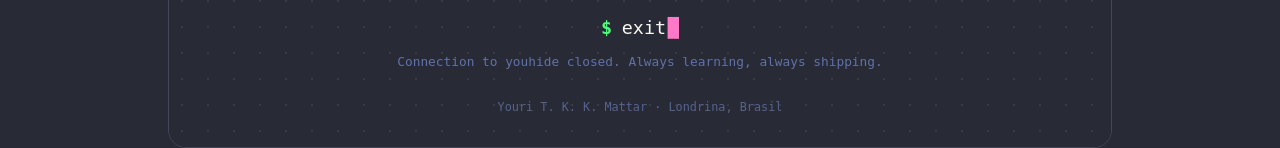
==== commit 8f653790: "site: add the games industry years to the about timeline" ====
--- a/site/about/index.html
+++ b/site/about/index.html
@@ -145,6 +145,7 @@
 <span class="y">2000</span>  <span class="v">Ultima Online. Five years inside it</span>
 <span class="y">2005</span>  <span class="v">UO stops being a game and becomes a server. I move to the other side</span>
 <span class="y">2007</span>  <span class="v">the homelab starts, and never stops</span>
+<span class="y">2017</span>  <span class="v">the games industry. Eight years of infrastructure and CI, never the engine</span>
 <span class="y">2026</span>  <span class="v">Greenvale: SimFarm again, in Rust, thirty-three years later</span></pre>
 <pre class="code" lang="pt-BR"><span class="y">1992</span>  <span class="v">um 486 chega em casa. Novo, para a família inteira, com Sound Blaster</span>
 <span class="y">1993</span>  <span class="v">SimFarm e Doom, no mesmo ano. Eu na fazenda, minha mãe nos corredores</span>
@@ -154,6 +155,7 @@
 <span class="y">2000</span>  <span class="v">Ultima Online. Cinco anos dentro dele</span>
 <span class="y">2005</span>  <span class="v">UO deixa de ser jogo e vira servidor. Passo para o outro lado</span>
 <span class="y">2007</span>  <span class="v">o homelab começa, e não para mais</span>
+<span class="y">2017</span>  <span class="v">a indústria de games. Oito anos de infraestrutura e CI, nunca a engine</span>
 <span class="y">2026</span>  <span class="v">Greenvale: SimFarm de novo, em Rust, trinta e três anos depois</span></pre>
 
       <!-- TODO(youri): year missing. Once you tell me, this line goes into both blocks above:
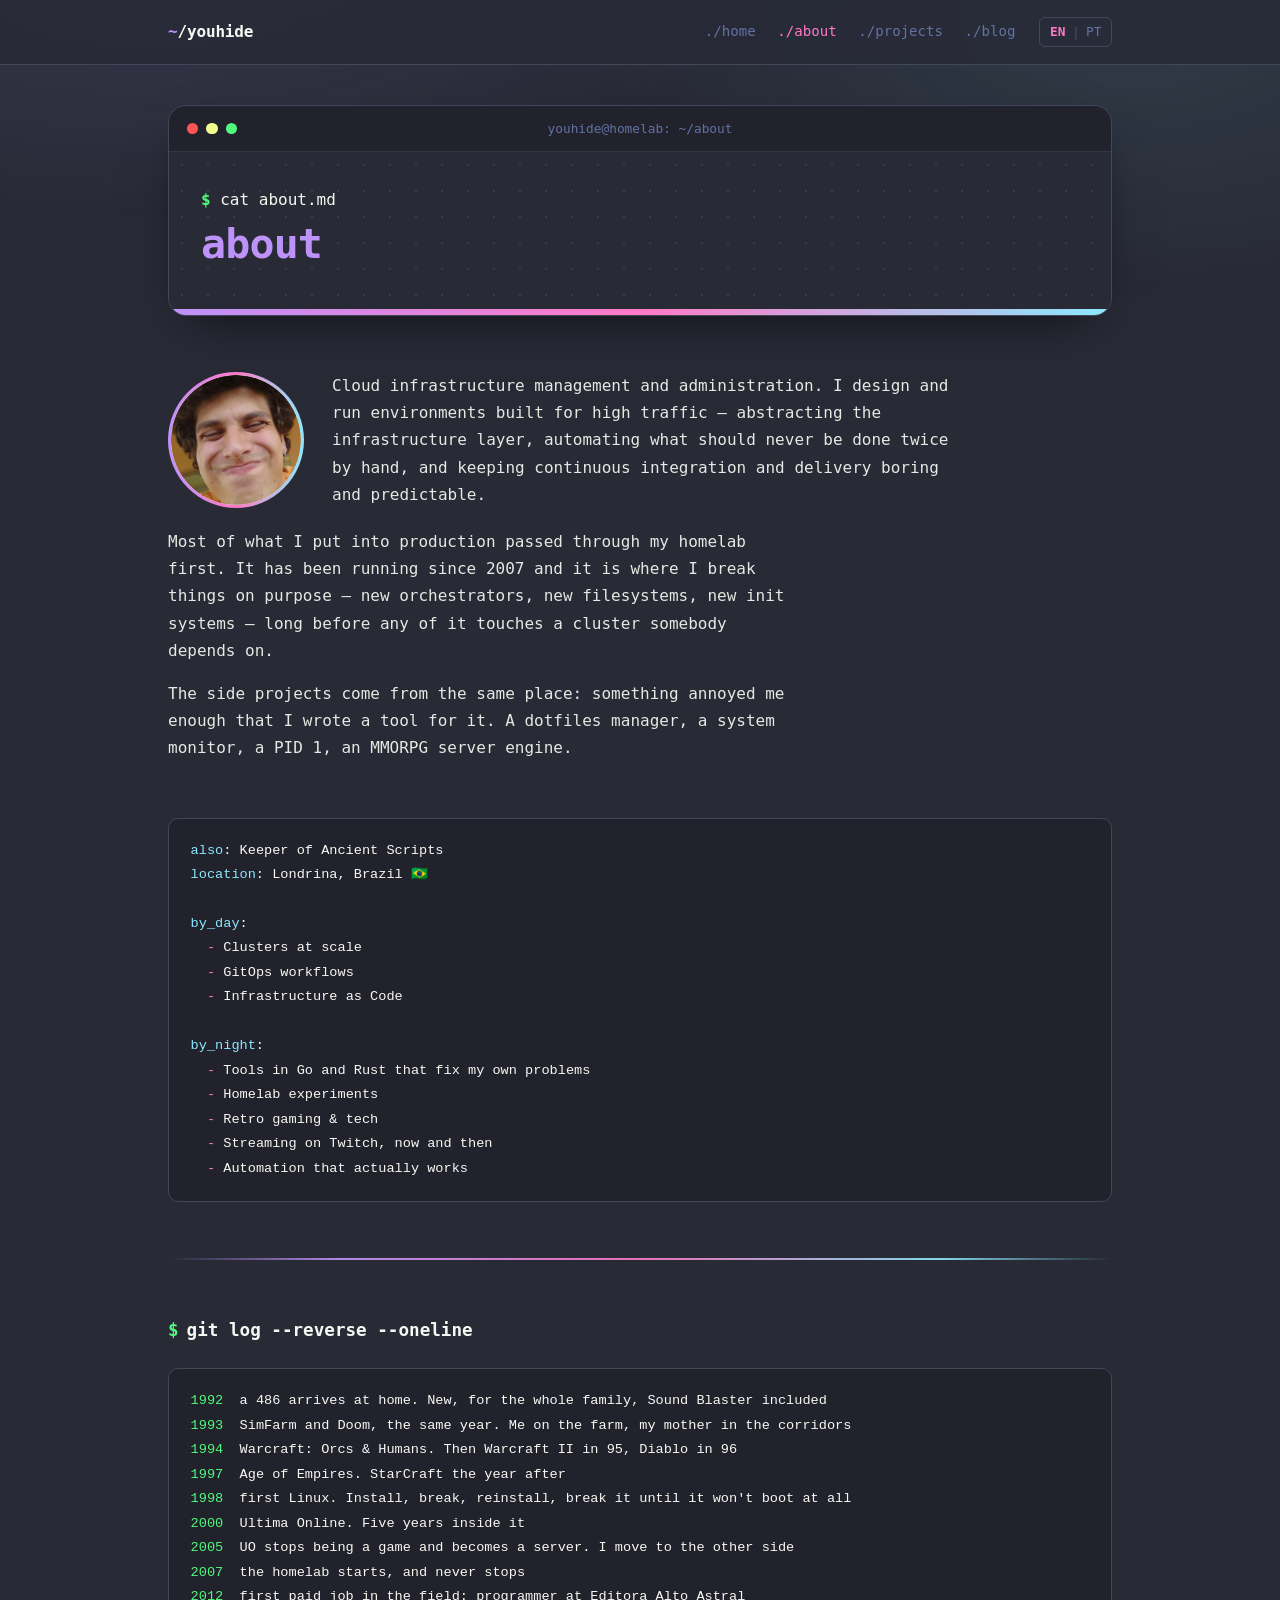
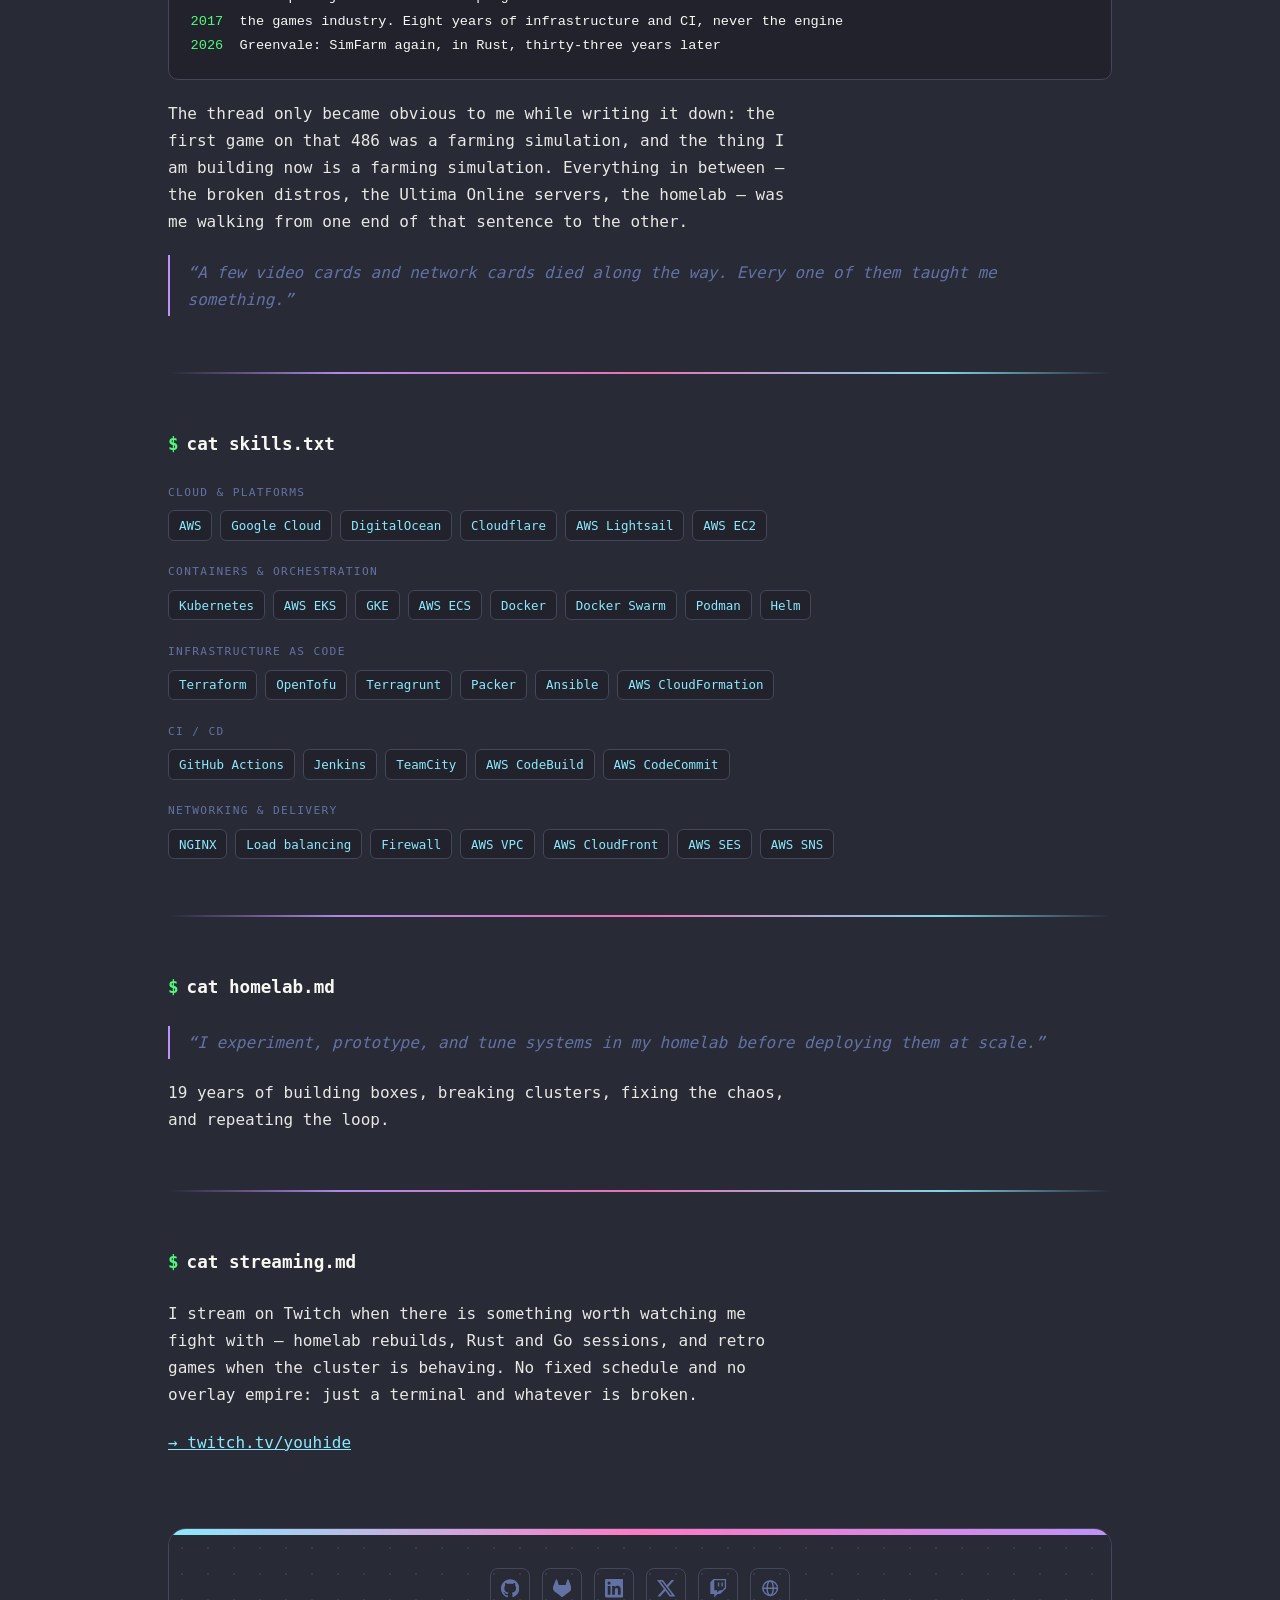
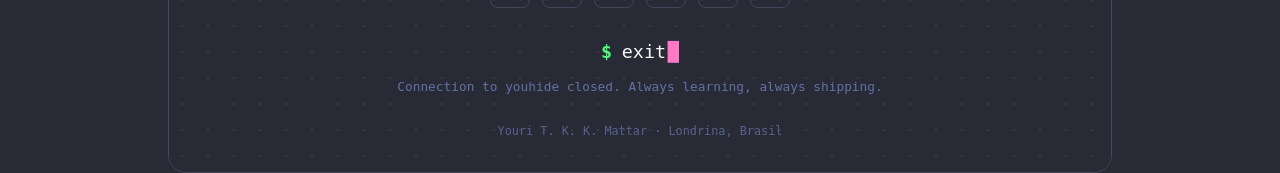
==== commit bf7f9053: "site: add the 2012 first paid job to the about timeline" ====
--- a/site/about/index.html
+++ b/site/about/index.html
@@ -145,6 +145,7 @@
 <span class="y">2000</span>  <span class="v">Ultima Online. Five years inside it</span>
 <span class="y">2005</span>  <span class="v">UO stops being a game and becomes a server. I move to the other side</span>
 <span class="y">2007</span>  <span class="v">the homelab starts, and never stops</span>
+<span class="y">2012</span>  <span class="v">first paid job in the field: programmer at Editora Alto Astral</span>
 <span class="y">2017</span>  <span class="v">the games industry. Eight years of infrastructure and CI, never the engine</span>
 <span class="y">2026</span>  <span class="v">Greenvale: SimFarm again, in Rust, thirty-three years later</span></pre>
 <pre class="code" lang="pt-BR"><span class="y">1992</span>  <span class="v">um 486 chega em casa. Novo, para a família inteira, com Sound Blaster</span>
@@ -155,12 +156,9 @@
 <span class="y">2000</span>  <span class="v">Ultima Online. Cinco anos dentro dele</span>
 <span class="y">2005</span>  <span class="v">UO deixa de ser jogo e vira servidor. Passo para o outro lado</span>
 <span class="y">2007</span>  <span class="v">o homelab começa, e não para mais</span>
+<span class="y">2012</span>  <span class="v">primeiro trabalho registrado na área: programador na Editora Alto Astral</span>
 <span class="y">2017</span>  <span class="v">a indústria de games. Oito anos de infraestrutura e CI, nunca a engine</span>
 <span class="y">2026</span>  <span class="v">Greenvale: SimFarm de novo, em Rust, trinta e três anos depois</span></pre>
-
-      <!-- TODO(youri): year missing. Once you tell me, this line goes into both blocks above:
-           EN  <span class="y">20??</span>  <span class="v">first paid job in the field: programmer at Editora Alto Astral</span>
-           PT  <span class="y">20??</span>  <span class="v">primeiro trabalho registrado na área: programador na Editora Alto Astral</span> -->
 
       <div class="prose more">
         <p lang="en">The thread only became obvious to me while writing it down: the first game on that
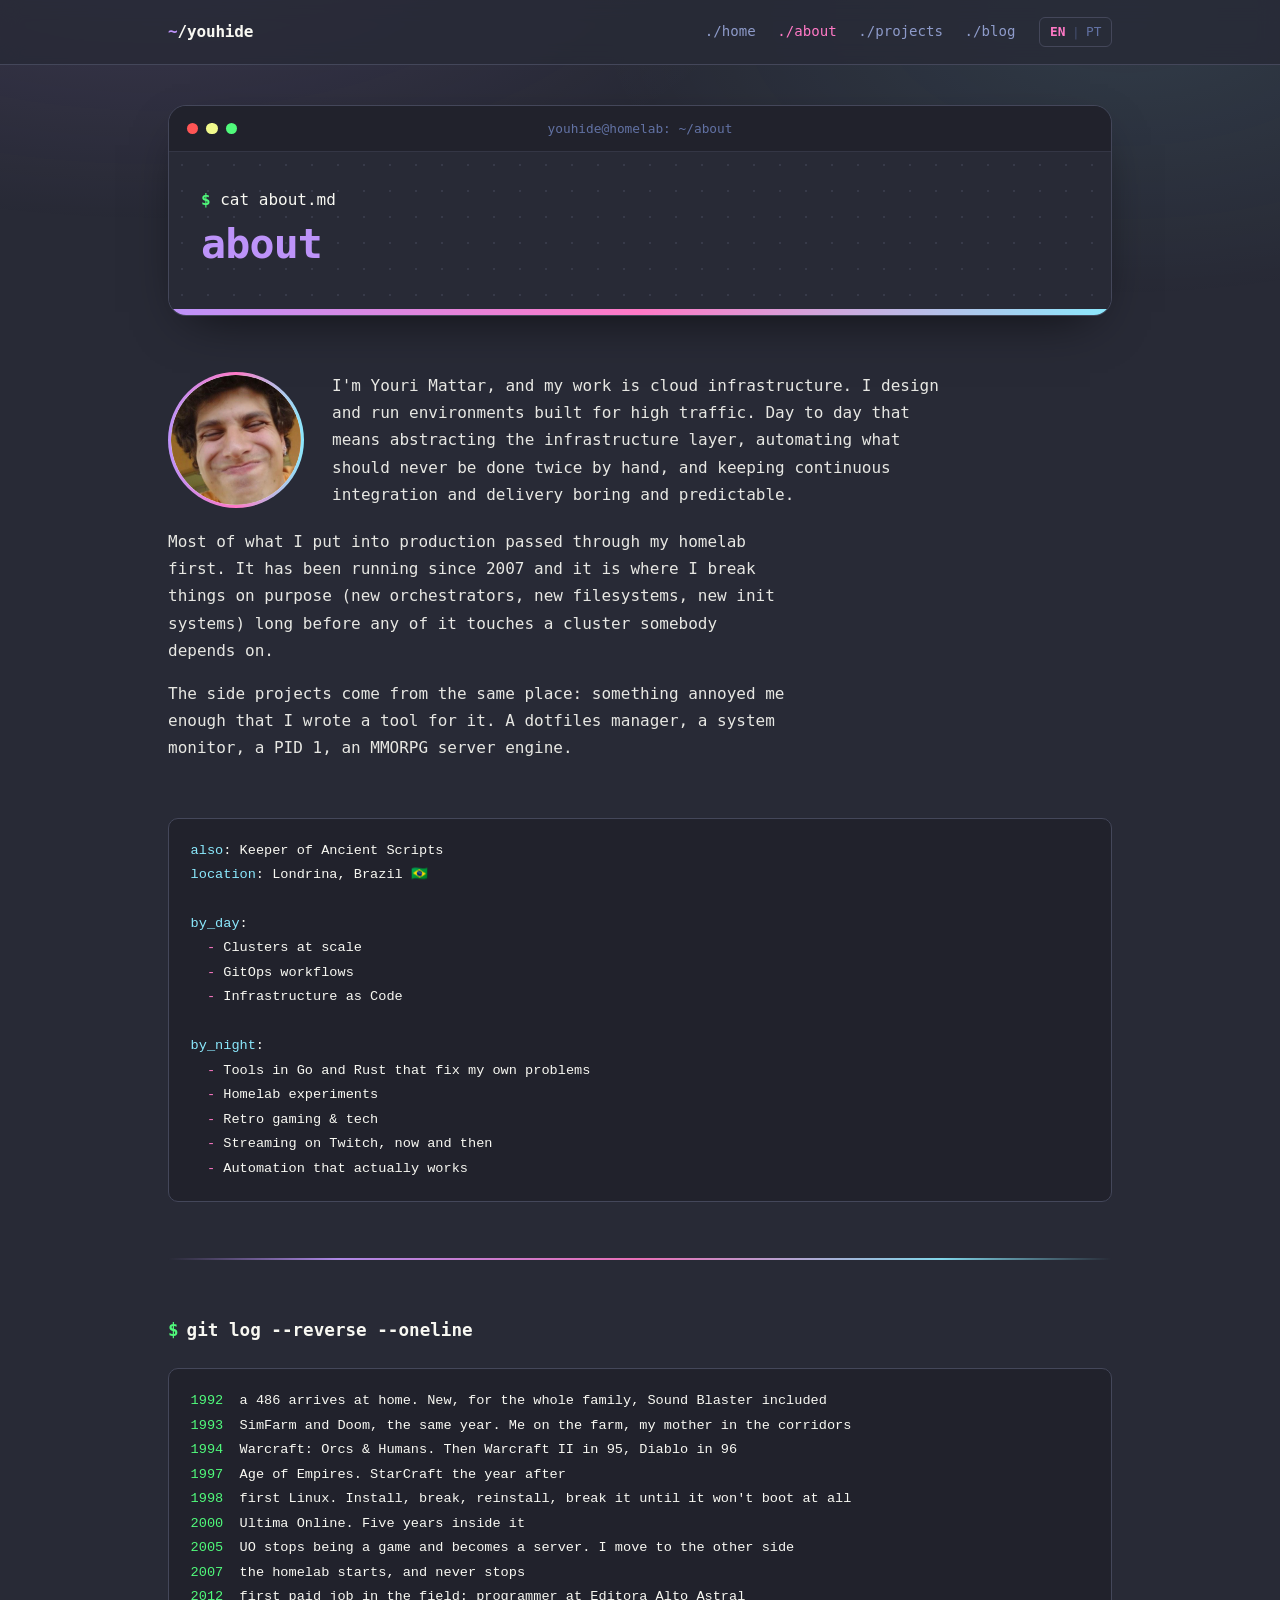
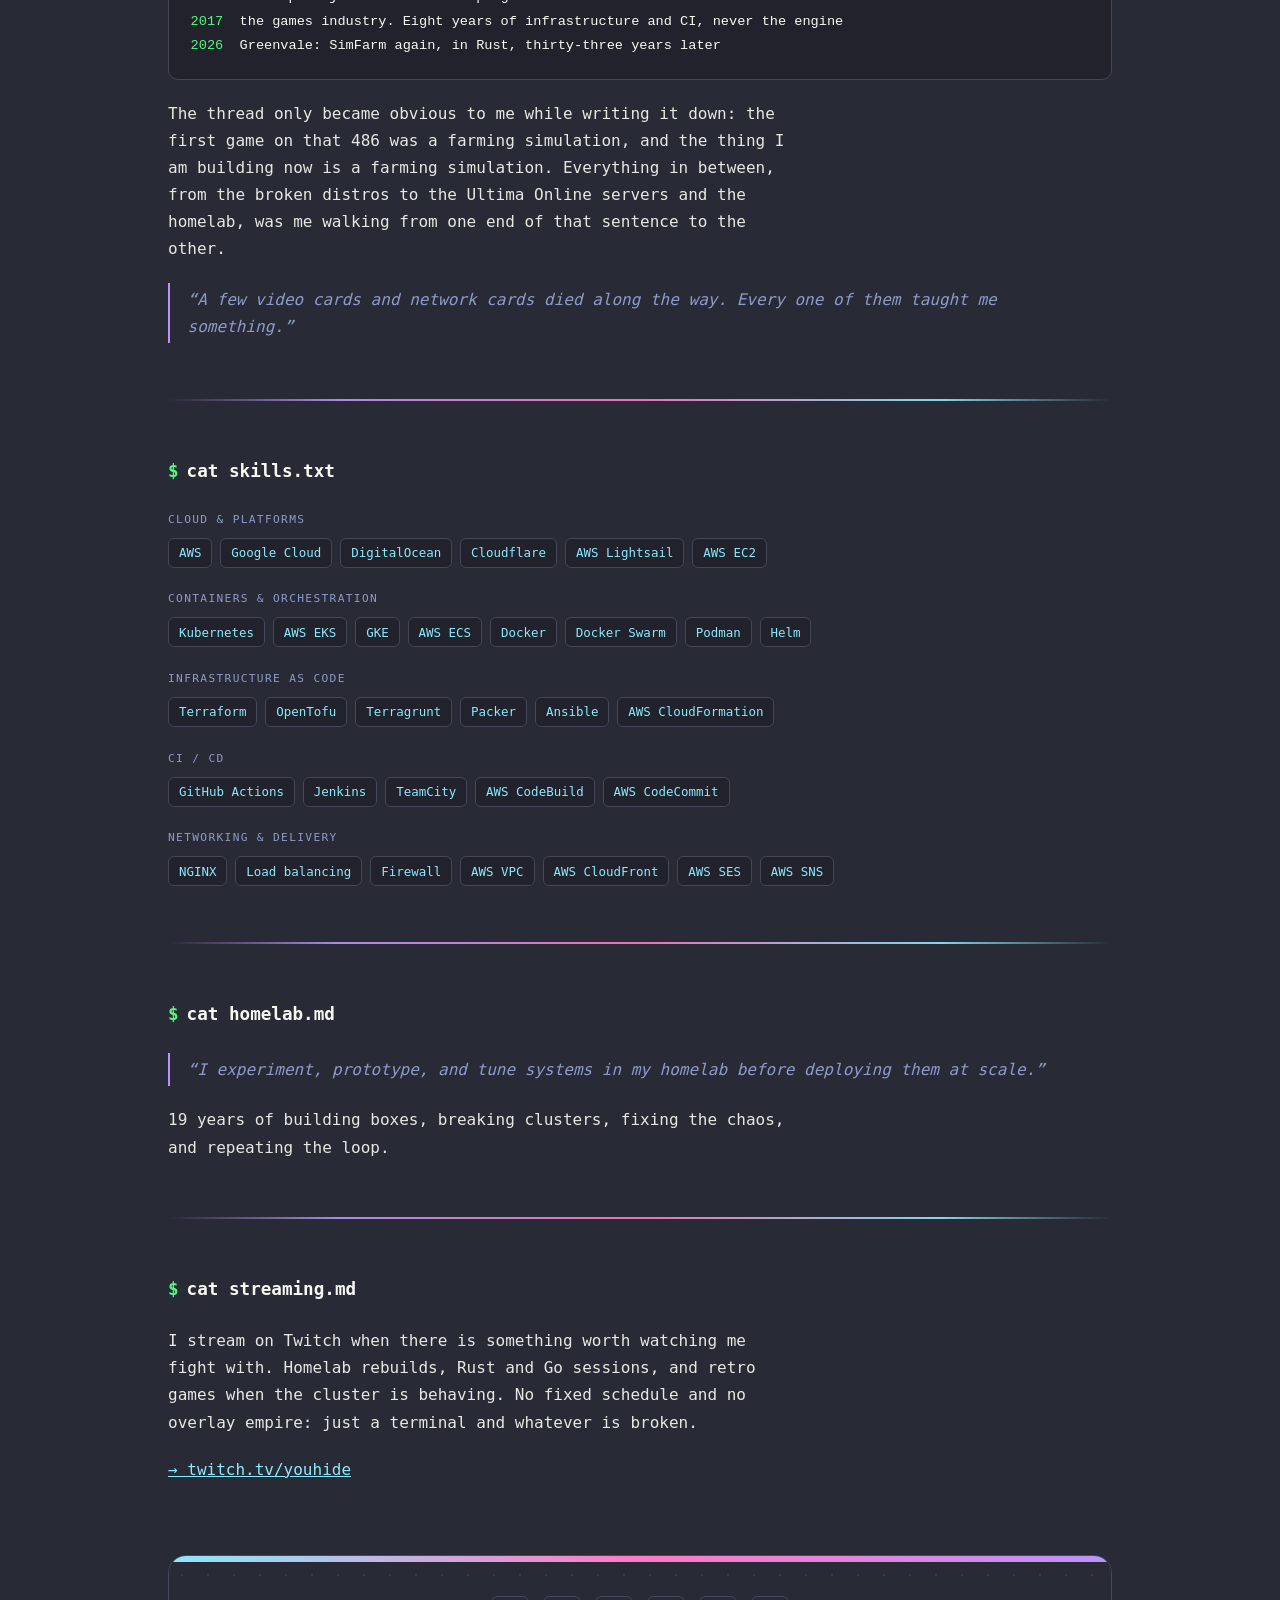
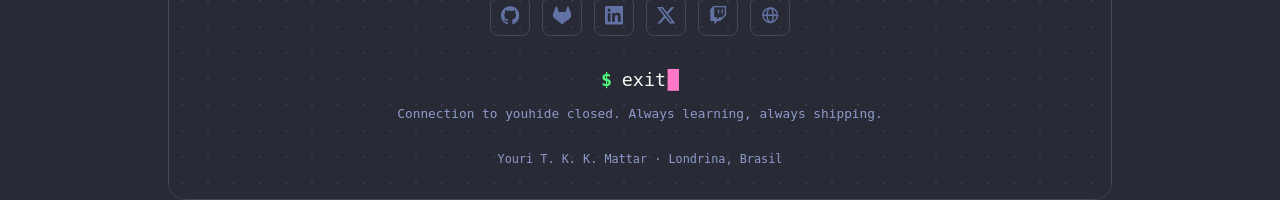
==== commit ac94b399: "site: lead with name and stack, fix contrast, drop the weed post Three changes that ship together be" ====
--- a/site/about/index.html
+++ b/site/about/index.html
@@ -3,14 +3,14 @@
 <head>
 <meta charset="utf-8">
 <meta name="viewport" content="width=device-width, initial-scale=1">
-<title>about — youHide</title>
-<meta name="description" content="Youri Mattar — cloud infrastructure management and administration, high traffic environments, automation, CI/CD. Londrina, Brazil.">
+<title>About Youri Mattar — youHide</title>
+<meta name="description" content="About Youri Mattar, DevOps and platform engineer in Londrina, Brazil. Cloud infrastructure for high-traffic environments, automation, CI/CD, and a homelab running since 2007.">
 <meta name="author" content="Youri T. K. K. Mattar">
 <meta name="theme-color" content="#282a36">
 <link rel="canonical" href="https://youhide.com.br/about/">
 
 <meta property="og:type" content="profile">
-<meta property="og:title" content="about — youHide">
+<meta property="og:title" content="About Youri Mattar — youHide">
 <meta property="og:description" content="Cloud infrastructure at scale. Homelabbing since 2007.">
 <meta property="og:url" content="https://youhide.com.br/about/">
 <meta property="og:image" content="https://youhide.com.br/img/og.png">
@@ -71,25 +71,25 @@
           <img src="../img/avatar.jpg" alt="Youri Mattar" width="400" height="400">
         </div>
         <div class="prose about__bio">
-          <p lang="en">Cloud infrastructure management and administration. I design and run
-            environments built for high traffic — abstracting the infrastructure layer, automating
-            what should never be done twice by hand, and keeping continuous integration and
-            delivery boring and predictable.</p>
-          <p lang="pt-BR">Gestão e administração de infraestrutura em nuvem. Projeto e opero
-            ambientes feitos para alto tráfego — abstraindo a camada de infraestrutura, automatizando
-            o que nunca deveria ser feito duas vezes na mão e mantendo integração e entrega
-            contínuas previsíveis e sem surpresa.</p>
+          <p lang="en">I'm Youri Mattar, and my work is cloud infrastructure. I design and run
+            environments built for high traffic. Day to day that means abstracting the
+            infrastructure layer, automating what should never be done twice by hand, and keeping
+            continuous integration and delivery boring and predictable.</p>
+          <p lang="pt-BR">Sou Youri Mattar e trabalho com infraestrutura em nuvem. Projeto e opero
+            ambientes de alto tráfego. No dia a dia isso é abstrair a camada de infraestrutura,
+            automatizar o que nunca deveria ser feito duas vezes na mão e manter a integração e a
+            entrega contínuas previsíveis, sem surpresa.</p>
         </div>
       </div>
 
       <div class="prose more">
         <p lang="en">Most of what I put into production passed through my homelab first. It has been
-          running since 2007 and it is where I break things on purpose — new orchestrators, new
-          filesystems, new init systems — long before any of it touches a cluster somebody depends
+          running since 2007 and it is where I break things on purpose (new orchestrators, new filesystems,
+          new init systems) long before any of it touches a cluster somebody depends
           on.</p>
         <p lang="pt-BR">Quase tudo que eu coloco em produção passou pelo meu homelab antes. Ele roda
-          desde 2007 e é onde eu quebro as coisas de propósito — orquestradores novos, filesystems
-          novos, sistemas de init novos — muito antes de qualquer coisa encostar num cluster do qual
+          desde 2007 e é onde eu quebro as coisas de propósito (orquestradores novos, filesystems novos,
+          sistemas de init novos), muito antes de qualquer coisa encostar num cluster do qual
           alguém depende.</p>
 
         <p lang="en">The side projects come from the same place: something annoyed me enough that I
@@ -163,11 +163,11 @@
       <div class="prose more">
         <p lang="en">The thread only became obvious to me while writing it down: the first game on that
           486 was a farming simulation, and the thing I am building now is a farming simulation. Everything
-          in between — the broken distros, the Ultima Online servers, the homelab — was me walking from one
+          in between, from the broken distros to the Ultima Online servers and the homelab, was me walking from one
           end of that sentence to the other.</p>
         <p lang="pt-BR">O fio só ficou óbvio pra mim enquanto eu escrevia: o primeiro jogo naquele 486 era
-          um simulador de fazenda, e a coisa que estou construindo agora é um simulador de fazenda. Tudo no
-          meio — as distros quebradas, os servidores de Ultima Online, o homelab — fui eu andando de uma
+          um simulador de fazenda, e o que eu estou construindo agora é um simulador de fazenda. Tudo no
+          meio, das distros quebradas aos servidores de Ultima Online e ao homelab, fui eu andando de uma
           ponta dessa frase até a outra.</p>
       </div>
 
@@ -249,11 +249,11 @@
     <section class="section">
       <h2 class="section__title"><span class="sig">$</span>cat streaming.md</h2>
       <div class="prose">
-        <p lang="en">I stream on Twitch when there is something worth watching me fight with —
-          homelab rebuilds, Rust and Go sessions, and retro games when the cluster is behaving.
+        <p lang="en">I stream on Twitch when there is something worth watching me fight with. Homelab
+          rebuilds, Rust and Go sessions, and retro games when the cluster is behaving.
           No fixed schedule and no overlay empire: just a terminal and whatever is broken.</p>
-        <p lang="pt-BR">Transmito na Twitch quando tem alguma coisa que valha a pena me ver brigar —
-          reconstrução de homelab, sessões de Rust e Go, e retro games quando o cluster está
+        <p lang="pt-BR">Transmito na Twitch quando tem alguma coisa que valha a pena me ver brigar. Reconstrução
+          de homelab, sessões de Rust e Go, e retro games quando o cluster está
           comportado. Sem agenda fixa e sem império de overlay: só o terminal e o que estiver
           quebrado.</p>
       </div>
--- a/site/css/style.css
+++ b/site/css/style.css
@@ -11,6 +11,9 @@
   --line: #44475a;
   --fg: #f8f8f2;
   --muted: #6272a4;
+  /* --muted is 3.0:1 on --bg, fine for chrome but below AA for sentences.
+     Same hue, lighter: 5.2:1 on --bg, 5.8:1 on --bg-alt. */
+  --muted-text: #8e9bca;
 
   --purple: #bd93f9;
   --pink: #ff79c6;
@@ -30,6 +33,15 @@
           rgba(255,121,198,.9) 50%, rgba(139,233,253,.9) 82%, transparent);
   /* <pattern id="dots"> from the SVG */
   --dots: radial-gradient(rgba(68,71,90,.55) 1.2px, transparent 1.3px);
+
+  /* translucent variants of the tokens above, kept here so no raw colour
+     lives outside this block */
+  --glow-purple: rgba(189,147,249,.13);
+  --glow-cyan: rgba(139,233,253,.09);
+  --nav-bg: rgba(40,42,54,.82);
+  --line-soft: rgba(68,71,90,.55);
+  --shadow: rgba(0,0,0,.75);
+  --shadow-purple: rgba(189,147,249,.6);
 
   --wrap: 62rem;
   --radius: 18px;
@@ -65,8 +77,8 @@
   z-index: 0;
   pointer-events: none;
   background:
-    radial-gradient(900px 420px at 12% -8%, rgba(189,147,249,.13), transparent 70%),
-    radial-gradient(760px 400px at 88% 2%, rgba(139,233,253,.09), transparent 70%);
+    radial-gradient(900px 420px at 12% -8%, var(--glow-purple), transparent 70%),
+    radial-gradient(760px 400px at 88% 2%, var(--glow-cyan), transparent 70%);
 }
 body > * { position: relative; z-index: 1; }
 
@@ -115,7 +127,7 @@
   position: sticky;
   top: 0;
   z-index: 20;
-  background: rgba(40, 42, 54, .82);
+  background: var(--nav-bg);
   backdrop-filter: blur(10px);
   -webkit-backdrop-filter: blur(10px);
   border-bottom: 1px solid var(--line);
@@ -143,7 +155,7 @@
   gap: 1.35rem;
 }
 .nav__links a {
-  color: var(--muted);
+  color: var(--muted-text);
   font-size: .88rem;
   text-decoration: none;
   transition: color .16s;
@@ -179,7 +191,7 @@
   border: 1px solid var(--line);
   border-radius: var(--radius);
   overflow: hidden;
-  box-shadow: 0 18px 50px -22px rgba(0, 0, 0, .75);
+  box-shadow: 0 18px 50px -22px var(--shadow);
 }
 
 .term__bar {
@@ -190,7 +202,7 @@
   height: 2.9rem;
   padding-inline: 1.1rem;
   background: var(--bg-alt);
-  border-bottom: 1px solid rgba(68, 71, 90, .55);
+  border-bottom: 1px solid var(--line-soft);
 }
 
 .dot {
@@ -274,7 +286,7 @@
 
 .hero__note {
   margin-top: .7rem;
-  color: var(--muted);
+  color: var(--muted-text);
   font-size: .8rem;
   line-height: 1.6;
 }
@@ -365,6 +377,10 @@
   opacity: .92;
 }
 .prose p + p { margin-top: 1rem; }
+/* The PT-BR twin of a first paragraph follows its hidden EN sibling, so the
+   adjacency rules above and in .post gave it a top margin EN never had. */
+.prose p:first-child + p[lang="pt-BR"],
+.post > :first-child + [lang="pt-BR"] { margin-top: 0; }
 
 .muted { color: var(--muted); }
 
@@ -373,7 +389,7 @@
 .callout {
   padding: .2rem 0 .2rem 1.1rem;
   border-left: 2px solid var(--purple);
-  color: var(--muted);
+  color: var(--muted-text);
   font-style: italic;
 }
 
@@ -400,7 +416,7 @@
 .card:focus-visible {
   border-color: var(--purple);
   transform: translateY(-3px);
-  box-shadow: 0 14px 32px -18px rgba(189, 147, 249, .6);
+  box-shadow: 0 14px 32px -18px var(--shadow-purple);
 }
 
 .card__top {
@@ -423,7 +439,7 @@
   font-size: .68rem;
   letter-spacing: .05em;
   text-transform: uppercase;
-  color: var(--muted);
+  color: var(--muted-text);
   border: 1px solid var(--line);
   border-radius: 999px;
 }
@@ -435,7 +451,7 @@
 .card__desc {
   font-size: .86rem;
   line-height: 1.6;
-  color: var(--muted);
+  color: var(--muted-text);
 }
 .card__desc code {
   color: var(--green);
@@ -455,7 +471,7 @@
 .card--wide { gap: .7rem; }
 .card--wide .card__desc { font-size: .88rem; }
 .quote {
-  color: var(--muted);
+  color: var(--muted-text);
   font-style: italic;
   font-size: .86rem;
 }
@@ -469,7 +485,7 @@
   font-size: .7rem;
   letter-spacing: .12em;
   text-transform: uppercase;
-  color: var(--muted);
+  color: var(--muted-text);
 }
 
 .chips {
@@ -592,14 +608,13 @@
 .footer__exit { font-size: 1.15rem; }
 .footer__note {
   margin-top: .5rem;
-  color: var(--muted);
+  color: var(--muted-text);
   font-size: .8rem;
 }
 .footer__meta {
   margin-top: 1.5rem;
-  color: var(--muted);
+  color: var(--muted-text);
   font-size: .74rem;
-  opacity: .8;
 }
 
 /* ---------- 404 ---------- */
@@ -625,7 +640,7 @@
 .filter {
   padding: .22rem .7rem;
   font-size: .78rem;
-  color: var(--muted);
+  color: var(--muted-text);
   background: var(--bg-alt);
   border: 1px solid var(--line);
   border-radius: 6px;
@@ -662,7 +677,7 @@
 .post-item:focus-visible {
   border-color: var(--purple);
   transform: translateY(-3px);
-  box-shadow: 0 14px 32px -18px rgba(189, 147, 249, .6);
+  box-shadow: 0 14px 32px -18px var(--shadow-purple);
 }
 
 .post-item__top {
@@ -690,7 +705,7 @@
 .post-tags li {
   font-size: .68rem;
   letter-spacing: .04em;
-  color: var(--muted);
+  color: var(--muted-text);
   border: 1px solid var(--line);
   border-radius: 999px;
   padding: .05rem .55rem;
@@ -710,11 +725,11 @@
   margin-top: .4rem;
   font-size: .86rem;
   line-height: 1.6;
-  color: var(--muted);
+  color: var(--muted-text);
 }
 
 .posts__empty {
-  color: var(--muted);
+  color: var(--muted-text);
   font-size: .9rem;
 }
 
@@ -764,7 +779,7 @@
 .post blockquote {
   padding: .2rem 0 .2rem 1.1rem;
   border-left: 2px solid var(--purple);
-  color: var(--muted);
+  color: var(--muted-text);
   font-style: italic;
 }
 .post hr {
